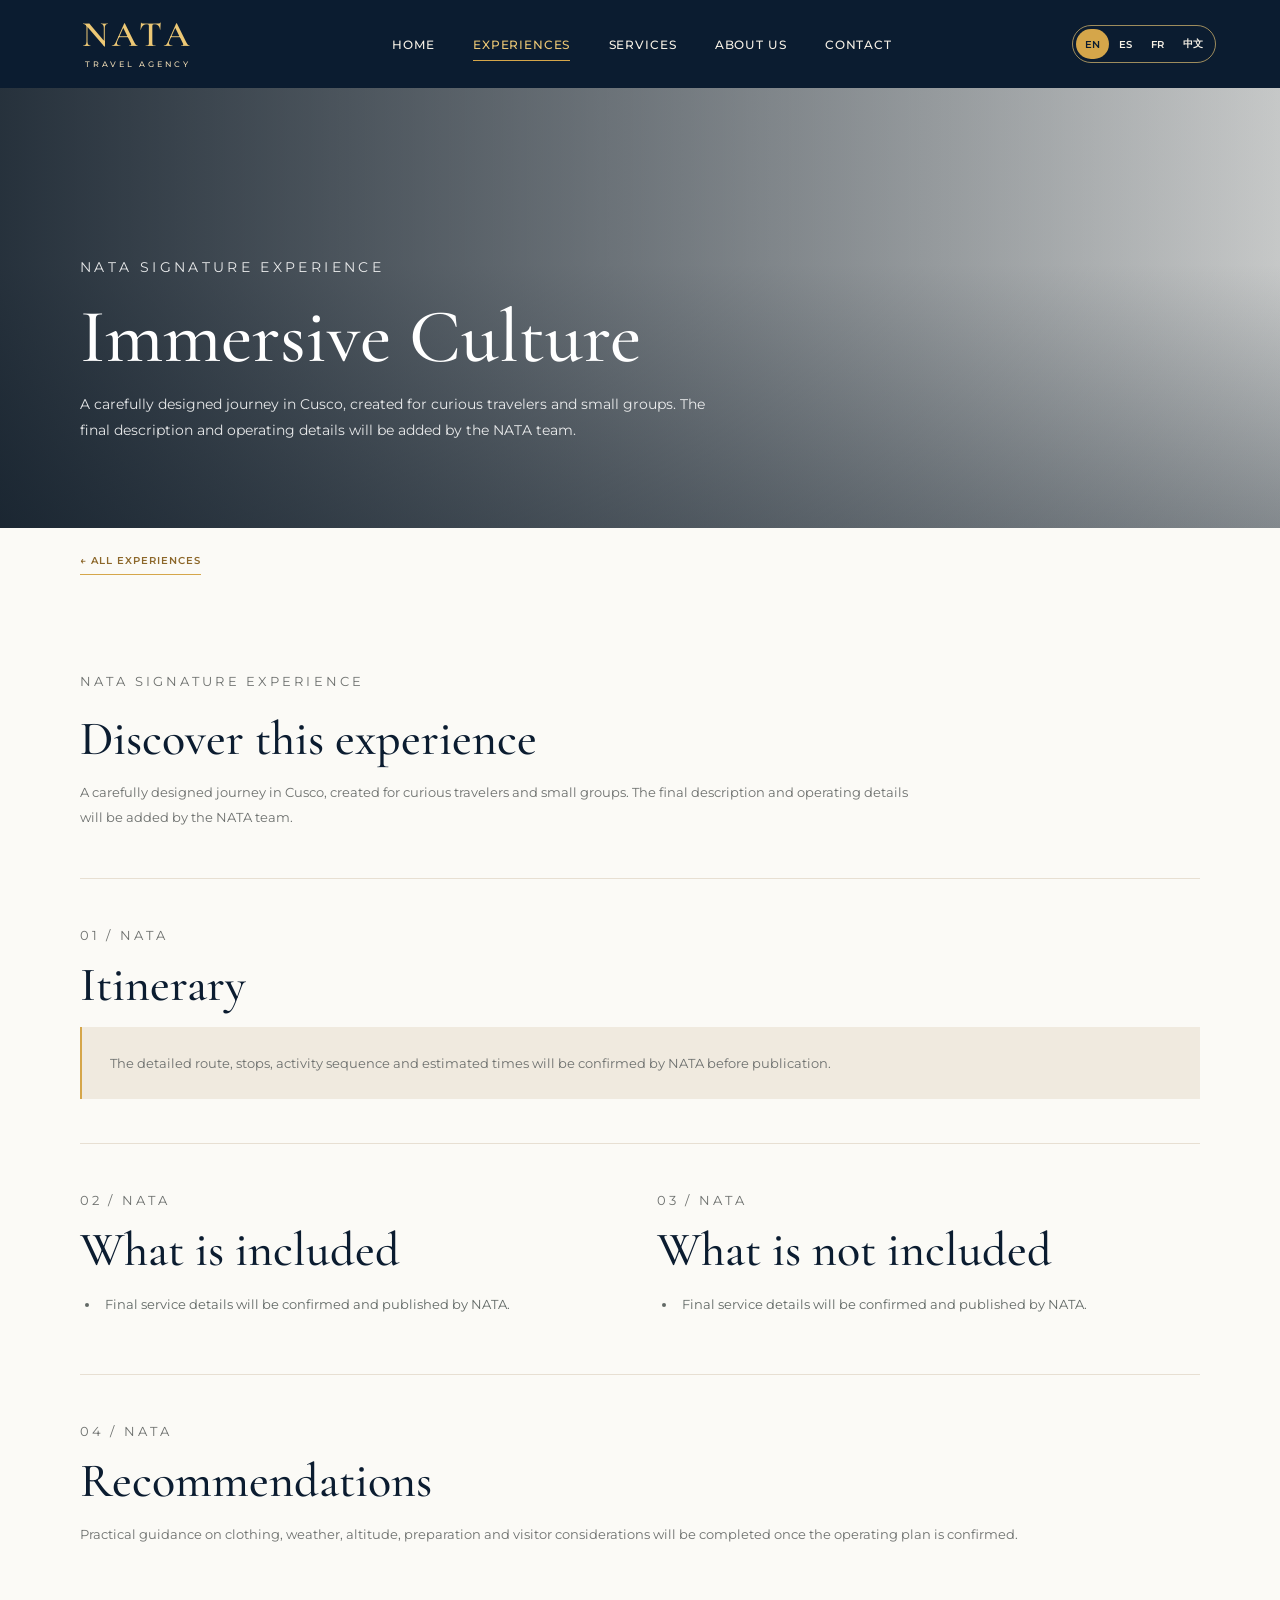
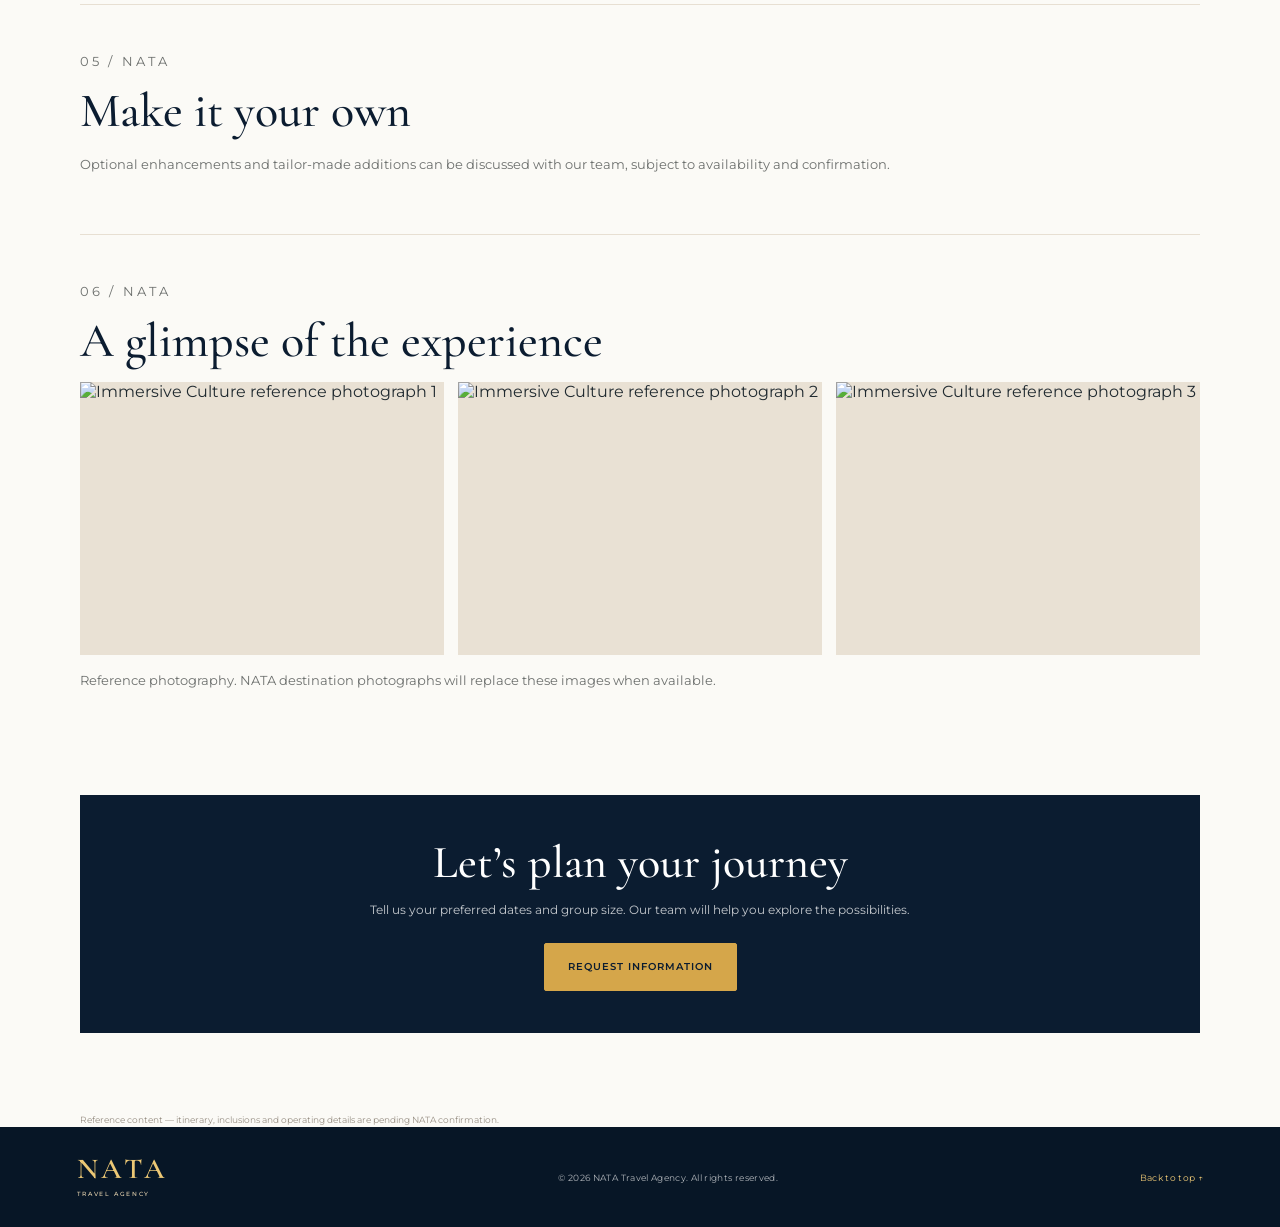
==== experiences/cultura-inmersiva.html @ 83242637 "Checkpoint 04 - Individual experience pages" ====
<!DOCTYPE html><html lang="en"><head><meta charset="UTF-8"><meta name="viewport" content="width=device-width, initial-scale=1.0"><meta name="description" content="NATA Travel Agency — Immersive Culture, Cusco Peru."><meta name="theme-color" content="#0b1c30"><title>Immersive Culture | NATA Travel Agency</title><link rel="preconnect" href="https://fonts.googleapis.com"><link rel="preconnect" href="https://fonts.gstatic.com" crossorigin><link href="https://fonts.googleapis.com/css2?family=Cormorant+Garamond:wght@400;500;600;700&family=Montserrat:wght@400;500;600;700&display=swap" rel="stylesheet"><link rel="stylesheet" href="../css/styles.css"></head><body class="experience-page"><header class="site-header"><a class="brand" href="../index.html#home" aria-label="NATA Travel Agency home"><span class="wordmark"><strong>NATA</strong><small>TRAVEL AGENCY</small></span></a><nav class="main-nav" aria-label="Main navigation"><a class="nav-link" href="../index.html#home" data-i18n="navhome">Home</a><a class="nav-link active" href="../index.html#tours" data-i18n="navtours">Experiences</a><a class="nav-link" href="../index.html#services">Services</a><a class="nav-link" href="../index.html#about">About Us</a><a class="nav-link" href="../index.html#contact">Contact</a></nav><div class="language-switch" aria-label="Choose language"><button class="lang-btn active" data-lang="en">EN</button><button class="lang-btn" data-lang="es">ES</button><button class="lang-btn" data-lang="fr">FR</button><button class="lang-btn lang-zh" data-lang="zh">中文</button></div></header><main><section class="experience-hero" style="background-image:linear-gradient(90deg,rgba(5,18,31,.25),rgba(5,18,31,.08)),url('../assets/images/experiences/cultura-inmersiva/cover.jpg'),url('https://images.unsplash.com/photo-1531065208531-29e7fecc9bb7?auto=format&fit=crop&w=1200&q=85')"><div><p class="eyebrow" data-i18n="eyebrow">NATA SIGNATURE EXPERIENCE</p><h1 data-title>Immersive Culture</h1><p data-i18n="introcopy">A carefully designed journey in Cusco, created for curious travelers and small groups. The final description and operating details will be added by the NATA team.</p></div></section><div class="experience-content"><a class="back-experiences" href="../index.html#tours" data-i18n="back">← All experiences</a><section class="experience-intro"><p class="eyebrow eyebrow-dark" data-i18n="eyebrow">NATA SIGNATURE EXPERIENCE</p><h2 data-i18n="intro">Discover this experience</h2><p data-i18n="introcopy">A carefully designed journey in Cusco, created for curious travelers and small groups. The final description and operating details will be added by the NATA team.</p></section><section class="experience-section"><p class="eyebrow eyebrow-dark">01 / NATA</p><h2 data-i18n="itinerary">Itinerary</h2><div class="itinerary-placeholder" data-i18n="itincopy">The detailed route, stops, activity sequence and estimated times will be confirmed by NATA before publication.</div></section><section class="experience-section experience-columns"><div><p class="eyebrow eyebrow-dark">02 / NATA</p><h2 data-i18n="includes">What is included</h2><ul class="experience-list"><li data-i18n="listpending">Final service details will be confirmed and published by NATA.</li></ul></div><div><p class="eyebrow eyebrow-dark">03 / NATA</p><h2 data-i18n="excludes">What is not included</h2><ul class="experience-list"><li data-i18n="listpending">Final service details will be confirmed and published by NATA.</li></ul></div></section><section class="experience-section"><p class="eyebrow eyebrow-dark">04 / NATA</p><h2 data-i18n="recommend">Recommendations</h2><p data-i18n="recocopy">Practical guidance on clothing, weather, altitude, preparation and visitor considerations will be completed once the operating plan is confirmed.</p></section><section class="experience-section"><p class="eyebrow eyebrow-dark">05 / NATA</p><h2 data-i18n="personal">Make it your own</h2><p data-i18n="personalcopy">Optional enhancements and tailor-made additions can be discussed with our team, subject to availability and confirmation.</p></section><section class="experience-section"><p class="eyebrow eyebrow-dark">06 / NATA</p><h2 data-i18n="gallery">A glimpse of the experience</h2><div class="experience-gallery"><img src="../assets/images/experiences/cultura-inmersiva/gallery-1.jpg" onerror="this.onerror=null;this.src='https://images.unsplash.com/photo-1531065208531-29e7fecc9bb7?auto=format&fit=crop&w=1200&q=85';" alt="Immersive Culture reference photograph 1"><img src="../assets/images/experiences/cultura-inmersiva/gallery-2.jpg" onerror="this.onerror=null;this.src='https://images.unsplash.com/photo-1516026672322-bc52d61a55d5?auto=format&fit=crop&w=1200&q=85';" alt="Immersive Culture reference photograph 2"><img src="../assets/images/experiences/cultura-inmersiva/gallery-3.jpg" onerror="this.onerror=null;this.src='https://images.unsplash.com/photo-1526392060635-9d6019884377?auto=format&fit=crop&w=1200&q=85';" alt="Immersive Culture reference photograph 3"></div><p data-i18n="gallerycopy">Reference photography. NATA destination photographs will replace these images when available.</p></section><section class="experience-cta"><h2 data-i18n="cta">Let’s plan your journey</h2><p data-i18n="ctacopy">Tell us your preferred dates and group size. Our team will help you explore the possibilities.</p><a class="button button-gold" href="../index.html#contact" data-i18n="contact">Request information</a></section><p class="modal-note" data-i18n="note">Reference content — itinerary, inclusions and operating details are pending NATA confirmation.</p></div></main><footer class="site-footer"><span class="wordmark footer-wordmark"><strong>NATA</strong><small>TRAVEL AGENCY</small></span><p>© <span id="year"></span> NATA Travel Agency. All rights reserved.</p><a href="../index.html#home">Back to top ↑</a></footer><script src="../js/experience.js"></script></body></html>
---- css/styles.css ----
:root {
  --navy: #0b1c30;
  --navy-soft: #142b43;
  --gold: #d5a64a;
  --gold-light: #edc875;
  --ivory: #f5f0e6;
  --paper: #fbfaf6;
  --ink: #202a30;
  --muted: #777a78;
  --serif: "Cormorant Garamond", Georgia, serif;
  --sans: "Montserrat", Arial, sans-serif;
}
* { box-sizing: border-box; }
html { scroll-behavior: smooth; }
body { margin: 0; color: var(--ink); background: var(--paper); font-family: var(--sans); }
a { color: inherit; text-decoration: none; }
.site-header {
  min-height: 94px; padding: 12px clamp(22px, 5vw, 76px); background: var(--navy);
  display: flex; align-items: center; justify-content: space-between; gap: 30px; position: relative; z-index: 10;
}
.brand { display: flex; align-items: center; width: 145px; flex: 0 0 145px; }
.brand img { display: block; width: 100%; height: 68px; object-fit: contain; }
.main-nav { display: flex; align-items: center; gap: clamp(18px, 3vw, 42px); }
.nav-link { color: #f7f1e6; font: 500 12px var(--sans); letter-spacing: .07em; text-transform: uppercase; padding: 12px 0; position: relative; }
.nav-link::after { content: ""; height: 1px; width: 0; background: var(--gold); position: absolute; bottom: 3px; left: 0; transition: width .25s ease; }
.nav-link:hover::after, .nav-link.active::after { width: 100%; }
.nav-link.active { color: var(--gold-light); }
.language-switch { display: flex; border: 1px solid rgba(237,200,117,.65); border-radius: 30px; padding: 3px; gap: 1px; }
.lang-btn { border: 0; background: transparent; color: #f7f1e6; border-radius: 22px; padding: 8px 9px; cursor: pointer; font: 600 10px var(--sans); }
.lang-btn.active { background: var(--gold); color: var(--navy); }
.lang-zh { font-family: Arial, sans-serif; }
.menu-toggle { display: none; }
.hero {
  min-height: min(690px, 76vw); min-height: clamp(530px, 68vh, 720px); position: relative; display: flex; align-items: center;
  color: #fff; overflow: hidden; background:
    linear-gradient(90deg, rgba(6,20,34,.91) 0%, rgba(6,20,34,.68) 42%, rgba(6,20,34,.12) 100%),
    url("https://images.unsplash.com/photo-1526392060635-9d6019884377?auto=format&fit=crop&w=2200&q=85") center 48%/cover,
    linear-gradient(125deg, #102b42, #5e6d68 55%, #b58b52);
}
.hero::after { content: ""; position: absolute; inset: 14px; border: 1px solid rgba(237,200,117,.22); pointer-events: none; }
.hero-overlay { position: absolute; inset: 0; background: linear-gradient(0deg, rgba(4,16,28,.22), transparent 35%); }
.hero-content { position: relative; z-index: 1; width: min(760px, 82%); margin-left: clamp(28px, 10vw, 150px); padding: 80px 0; }
.eyebrow { margin: 0 0 20px; color: var(--gold-light); font: 600 10px var(--sans); letter-spacing: .24em; line-height: 1.7; }
.hero h1 { margin: 0; font: 500 clamp(48px, 6.5vw, 88px)/.94 var(--serif); letter-spacing: -.025em; max-width: 800px; }
h1 em, h2 em { color: var(--gold); font-weight: 400; }
.hero-copy { max-width: 490px; margin: 26px 0 30px; color: rgba(255,255,255,.84); font: 400 15px/1.9 var(--sans); }
.hero-actions { display: flex; flex-wrap: wrap; gap: 13px; }
.button { display: inline-flex; align-items: center; justify-content: center; gap: 16px; min-height: 48px; padding: 0 23px; border-radius: 2px; font: 600 10px var(--sans); letter-spacing: .1em; text-transform: uppercase; transition: transform .2s, background .2s; }
.button:hover { transform: translateY(-2px); }
.button-gold { background: var(--gold); color: var(--navy); border: 1px solid var(--gold); }
.button-gold:hover { background: var(--gold-light); }
.button-outline { color: white; border: 1px solid rgba(255,255,255,.7); }
.hero-caption { position: absolute; z-index: 2; right: clamp(28px, 6vw, 88px); bottom: 42px; display: flex; align-items: center; gap: 12px; color: rgba(255,255,255,.78); font-size: 9px; letter-spacing: .2em; }
.hero-caption span:first-child { display: block; width: 34px; height: 1px; background: var(--gold); }
.scroll-cue { position: absolute; z-index: 2; left: 50%; bottom: 18px; color: var(--gold-light); font-size: 22px; }
.section-wrap { width: min(1180px, calc(100% - 48px)); margin: auto; }
.intro { padding: 95px 20px 80px; text-align: center; max-width: 900px; }
.eyebrow-dark { color: #a77b2f; }
.intro h2, .section-heading h2, .about h2, .contact-band h2 { margin: 0; font: 500 clamp(38px, 4.5vw, 58px)/1.05 var(--serif); color: var(--navy); }
.intro-copy { max-width: 650px; margin: 22px auto 0; color: #6d706e; font: 400 13px/2 var(--sans); }
.experiences { padding: 20px 0 88px; }
.section-heading { display: flex; align-items: end; justify-content: space-between; gap: 24px; margin-bottom: 30px; }
.section-heading .eyebrow { margin-bottom: 10px; }
.text-link { color: #8c672a; font: 600 10px var(--sans); letter-spacing: .1em; text-transform: uppercase; border-bottom: 1px solid var(--gold); padding-bottom: 7px; white-space: nowrap; }
.tour-grid { display: grid; grid-template-columns: repeat(4, 1fr); gap: 15px; }
.tour-card { min-height: 330px; position: relative; overflow: hidden; display: flex; align-items: end; padding: 24px; color: white; background-color: #334b50; background-size: cover; background-position: center; isolation: isolate; transition: transform .3s ease; }
.tour-card:hover { transform: translateY(-5px); }
.tour-sacred { background-image: linear-gradient(0deg, rgba(7,19,26,.88), transparent 75%), linear-gradient(135deg,#667a6a,#b6a27c 48%,#334a45); }
.tour-south { background-image: linear-gradient(0deg, rgba(7,19,26,.88), transparent 75%), linear-gradient(135deg,#4b625b,#9b8a70 50%,#273b3c); }
.tour-rainbow { background-image: linear-gradient(0deg, rgba(7,19,26,.88), transparent 75%), linear-gradient(135deg,#8d765e,#bb875f 45%,#526a69); }
.tour-culture { background-image: linear-gradient(0deg, rgba(7,19,26,.88), transparent 75%), linear-gradient(135deg,#6d4e3b,#b18a5b 50%,#30433c); }
.tour-number { position: absolute; top: 20px; right: 20px; color: rgba(255,255,255,.8); font: 400 12px var(--sans); letter-spacing: .15em; }
.tour-card-content p { margin: 0 0 8px; color: var(--gold-light); font: 600 8px var(--sans); letter-spacing: .17em; }
.tour-card h3 { margin: 0 0 13px; font: 500 31px/1 var(--serif); }
.tour-card-content span { font: 500 9px var(--sans); letter-spacing: .08em; text-transform: uppercase; }
.placeholder-note { margin: 13px 0 0; color: #99958c; font-size: 9px; letter-spacing: .04em; text-align: right; }
.service-strip { display: grid; grid-template-columns: repeat(4, 1fr); padding: 36px max(24px, calc((100% - 1180px)/2)); background: #eee8dc; gap: 20px; }
.service-item { display: flex; align-items: center; gap: 15px; border-right: 1px solid #d5c9b5; padding: 5px 18px 5px 0; }
.service-item:last-child { border: 0; }
.service-symbol { color: #b18437; font: 36px var(--serif); }
.service-item h3 { margin: 0 0 5px; color: var(--navy); font: 600 11px var(--sans); }
.service-item p { margin: 0; color: #77746d; font: 400 10px/1.5 var(--sans); }
.about { display: grid; grid-template-columns: .8fr 1.2fr; align-items: center; gap: 8%; padding-top: 110px; padding-bottom: 110px; }
.about-mark { min-height: 300px; display: grid; place-items: center; border: 1px solid #d8c8a9; color: rgba(177,132,55,.8); font: 300 210px/.8 var(--serif); background: radial-gradient(circle at center, #f1eadc, #fbfaf6 68%); }
.about-content { max-width: 600px; }
.about-content h2 { margin-bottom: 20px; }
.about-content p:not(.eyebrow) { color: #6d706e; font: 400 13px/2 var(--sans); margin-bottom: 25px; }
.contact-band { text-align: center; background: var(--navy); color: white; padding: 82px 24px; }
.contact-band h2 { color: white; margin-bottom: 28px; }
.contact-placeholder { margin: 20px 0 0; color: rgba(255,255,255,.5); font-size: 9px; }
.site-footer { min-height: 100px; display: flex; align-items: center; justify-content: space-between; gap: 20px; padding: 18px clamp(24px, 6vw, 90px); background: #071626; color: rgba(255,255,255,.68); }
.site-footer img { width: 105px; height: 54px; object-fit: contain; }
.site-footer p, .site-footer a { font-size: 9px; letter-spacing: .04em; }
.site-footer a { color: var(--gold-light); }
@media (max-width: 980px) {
  .site-header { gap: 18px; }
  .brand { width: 118px; flex-basis: 118px; }
  .main-nav { gap: 16px; }
  .nav-link { font-size: 10px; }
  .tour-grid { grid-template-columns: repeat(2, 1fr); }
  .tour-card { min-height: 300px; }
  .service-strip { grid-template-columns: repeat(2, 1fr); }
  .service-item:nth-child(2) { border-right: 0; }
}
@media (max-width: 700px) {
  .site-header { min-height: 78px; padding: 9px 20px; }
  .brand { width: 105px; flex-basis: 105px; }
  .brand img { height: 58px; }
  .menu-toggle { display: flex; flex-direction: column; gap: 5px; border: 0; background: transparent; padding: 10px; margin-left: auto; cursor: pointer; }
  .menu-toggle span { width: 23px; height: 1px; background: var(--gold-light); }
  .main-nav { display: none; position: absolute; top: 100%; left: 0; right: 0; padding: 18px 24px 24px; background: var(--navy); flex-direction: column; align-items: stretch; gap: 5px; }
  .main-nav.open { display: flex; }
  .nav-link { font-size: 11px; padding: 12px 0; }
  .language-switch { margin-left: 0; }
  .lang-btn { padding: 7px 7px; font-size: 9px; }
  .hero { min-height: 620px; background-position: 58% center; }
  .hero-content { width: calc(100% - 48px); margin-left: 24px; padding: 70px 0; }
  .hero h1 { font-size: clamp(48px, 13vw, 68px); }
  .hero-copy { font-size: 13px; max-width: 360px; }
  .hero-caption { right: 24px; bottom: 45px; font-size: 8px; }
  .intro { padding: 72px 8px 58px; }
  .section-heading { display: block; }
  .section-heading .text-link { display: inline-block; margin-top: 18px; }
  .tour-grid { grid-template-columns: 1fr; gap: 12px; }
  .tour-card { min-height: 280px; }
  .service-strip { grid-template-columns: 1fr; padding: 28px 25px; gap: 12px; }
  .service-item { border-right: 0; border-bottom: 1px solid #d5c9b5; padding: 10px 0 16px; }
  .service-item:last-child { border-bottom: 0; }
  .about { grid-template-columns: 1fr; gap: 35px; padding-top: 70px; padding-bottom: 70px; }
  .about-mark { min-height: 190px; font-size: 140px; }
  .contact-band { padding: 68px 22px; }
  .site-footer { flex-wrap: wrap; justify-content: center; text-align: center; padding: 25px; }
  .site-footer img { width: 90px; }
  .site-footer p { width: 100%; order: 3; margin: 0; }
}


/* CHECKPOINT 02 — refined visual identity and interactive information cards */
:root { --gold-deep:#b88736; --line:#e6dfd2; --paper:#fbfaf6; }
.site-header { min-height:88px; }
.wordmark { display:flex; flex-direction:column; align-items:center; justify-content:center; width:148px; color:var(--gold-light); line-height:1; }
.wordmark strong { font:600 36px/.88 var(--serif); letter-spacing:.12em; }
.wordmark small { margin-top:8px; font:500 8px var(--sans); letter-spacing:.34em; color:#ead7b2; white-space:nowrap; }
.site-header .brand { width:148px; flex-basis:148px; }
.section-heading { align-items:end; }
.section-aside { max-width:310px; margin:0 0 4px; color:#77746d; font:400 12px/1.8 var(--sans); }
.detail-section { padding-top:84px; padding-bottom:88px; }
.detail-grid { display:grid; grid-template-columns:repeat(3,minmax(0,1fr)); gap:18px; }
.detail-card { padding:0; text-align:left; border:1px solid var(--line); background:#fff; color:var(--ink); cursor:pointer; display:flex; flex-direction:column; min-width:0; overflow:hidden; transition:transform .28s ease,box-shadow .28s ease,border-color .28s ease; }
.detail-card:hover,.detail-card:focus-visible { transform:translateY(-5px); box-shadow:0 16px 36px rgba(20,31,40,.10); border-color:#c8aa73; outline:none; }
.detail-image { display:block; width:100%; aspect-ratio:1.55/1; background-color:#d5d0c4; background-size:cover; background-position:center; transition:transform .5s ease; }
.detail-card:hover .detail-image { background-size:cover; }
.service-image-groups { background-image:linear-gradient(0deg,rgba(8,23,36,.12),rgba(8,23,36,.02)),url('https://images.unsplash.com/photo-1526392060635-9d6019884377?auto=format&fit=crop&w=900&q=80'); }
.service-image-tailor { background-image:linear-gradient(0deg,rgba(8,23,36,.12),rgba(8,23,36,.02)),url('https://images.unsplash.com/photo-1516483638261-f4dbaf036963?auto=format&fit=crop&w=900&q=80'); }
.service-image-mice { background-image:linear-gradient(0deg,rgba(8,23,36,.12),rgba(8,23,36,.02)),url('https://images.unsplash.com/photo-1511578314322-379afb476865?auto=format&fit=crop&w=900&q=80'); }
.about-image-story { background-image:url('https://images.unsplash.com/photo-1531065208531-29e7fecc9bb7?auto=format&fit=crop&w=900&q=80'); }
.about-image-team { background-image:url('https://images.unsplash.com/photo-1521737711867-e3b97375f902?auto=format&fit=crop&w=900&q=80'); }
.about-image-sustainability { background-image:url('https://images.unsplash.com/photo-1516026672322-bc52d61a55d5?auto=format&fit=crop&w=900&q=80'); }
.detail-card-body { display:flex; flex-direction:column; align-items:flex-start; padding:22px 22px 24px; gap:8px; min-height:166px; }
.detail-card-body small { color:#a77b2f; font:600 8px var(--sans); letter-spacing:.18em; }
.detail-card-body strong { color:var(--navy); font:500 29px/1.05 var(--serif); }
.detail-card-body span { color:#77746d; font:400 10px/1.6 var(--sans); }
.detail-card-body em { margin-top:8px; color:#8c672a; font:600 9px var(--sans); font-style:normal; letter-spacing:.09em; text-transform:uppercase; }
.about-section { background:#f1ece2; padding:88px 0 96px; }
.about-section .section-heading { margin-bottom:30px; }
.about-section .detail-card { background:#fbfaf6; }
.detail-modal { display:none; position:fixed; inset:0; z-index:100; align-items:center; justify-content:center; padding:24px; }
.detail-modal.open { display:flex; }
.detail-modal-backdrop { position:absolute; inset:0; background:rgba(4,15,26,.78); backdrop-filter:blur(4px); }
.detail-modal-panel { position:relative; z-index:1; width:min(760px,100%); max-height:90vh; overflow:auto; padding:clamp(26px,5vw,48px); background:var(--paper); box-shadow:0 25px 80px rgba(0,0,0,.28); }
.modal-close { position:absolute; top:14px; right:18px; border:0; background:transparent; color:var(--navy); font:300 32px/1 Arial; cursor:pointer; }
.detail-modal-panel h2 { margin:0 35px 14px 0; color:var(--navy); font:500 clamp(34px,5vw,48px)/1 var(--serif); }
.detail-modal-panel>p:not(.eyebrow):not(.modal-note) { color:#696d6c; font:400 13px/1.9 var(--sans); }
.modal-gallery { display:grid; grid-template-columns:1fr 1fr; gap:12px; margin-top:24px; }
.modal-gallery img { width:100%; aspect-ratio:1.5/1; object-fit:cover; background:#e6dfd2; }
/* Respect the HTML hidden state even when component classes define display:grid. */
.detail-modal-panel [hidden] { display:none !important; }
.modal-note { margin:12px 0 0; color:#999186; font:400 9px/1.6 var(--sans); }
body.modal-open { overflow:hidden; }
.footer-wordmark { width:120px; align-items:flex-start; }
.footer-wordmark strong { font-size:29px; }
.footer-wordmark small { font-size:6px; letter-spacing:.27em; }
@media(max-width:980px) { .detail-grid { gap:12px; } .detail-card-body { padding:18px; } }
@media(max-width:700px) {
  .site-header .brand { width:112px; flex-basis:112px; }
  .wordmark { width:112px; }
  .wordmark strong { font-size:31px; }
  .wordmark small { font-size:7px; letter-spacing:.25em; }
  .detail-section { padding-top:64px; padding-bottom:66px; }
  .detail-grid { grid-template-columns:1fr; gap:14px; }
  .detail-card { display:grid; grid-template-columns:40% 60%; min-height:150px; }
  .detail-image { height:100%; min-height:150px; aspect-ratio:auto; }
  .detail-card-body { min-height:0; justify-content:center; padding:15px; gap:6px; }
  .detail-card-body strong { font-size:25px; }
  .detail-card-body em { margin-top:3px; }
  .section-aside { margin-top:15px; }
  .about-section { padding:66px 0 70px; }
  .modal-gallery { gap:8px; }
  .detail-modal { padding:12px; }
  .detail-modal-panel { padding:28px 20px 22px; }
  .footer-wordmark { align-items:center; }
}


/* CHECKPOINT 03 — Home content hierarchy and user-replaceable photography */
.hero {
  background-image:
    linear-gradient(90deg, rgba(6,20,34,.91) 0%, rgba(6,20,34,.68) 42%, rgba(6,20,34,.12) 100%),
    url("../assets/images/home/hero-cusco.jpg"),
    url("https://images.unsplash.com/photo-1526392060635-9d6019884377?auto=format&fit=crop&w=2200&q=85");
  background-position: center, center 48%, center 48%;
  background-size: cover, cover, cover;
  background-repeat: no-repeat;
}
.tour-sacred {
  background-image: linear-gradient(0deg, rgba(7,19,26,.88), transparent 75%),
    url("../assets/images/experiences/valle-sagrado/cover.jpg"),
    linear-gradient(135deg,#667a6a,#b6a27c 48%,#334a45);
}
.tour-south {
  background-image: linear-gradient(0deg, rgba(7,19,26,.88), transparent 75%),
    url("../assets/images/experiences/valle-sur/cover.jpg"),
    linear-gradient(135deg,#4b625b,#9b8a70 50%,#273b3c);
}
.tour-rainbow {
  background-image: linear-gradient(0deg, rgba(7,19,26,.88), transparent 75%),
    url("../assets/images/experiences/montana-colores/cover.jpg"),
    linear-gradient(135deg,#8d765e,#bb875f 45%,#526a69);
}
.tour-culture {
  background-image: linear-gradient(0deg, rgba(7,19,26,.88), transparent 75%),
    url("../assets/images/experiences/cultura-inmersiva/cover.jpg"),
    linear-gradient(135deg,#6d4e3b,#b18a5b 50%,#30433c);
}
.service-image-groups {
  background-image: linear-gradient(0deg,rgba(8,23,36,.12),rgba(8,23,36,.02)),
    url("../assets/images/services/groups/cover.jpg"),
    url("https://images.unsplash.com/photo-1526392060635-9d6019884377?auto=format&fit=crop&w=900&q=80");
}
.service-image-tailor {
  background-image: linear-gradient(0deg,rgba(8,23,36,.12),rgba(8,23,36,.02)),
    url("../assets/images/services/tailor-made/cover.jpg"),
    url("https://images.unsplash.com/photo-1516483638261-f4dbaf036963?auto=format&fit=crop&w=900&q=80");
}
.service-image-mice {
  background-image: linear-gradient(0deg,rgba(8,23,36,.12),rgba(8,23,36,.02)),
    url("../assets/images/services/mice/cover.jpg"),
    url("https://images.unsplash.com/photo-1511578314322-379afb476865?auto=format&fit=crop&w=900&q=80");
}
.about-image-story {
  background-image: url("../assets/images/about/history/cover.jpg"),
    url("https://images.unsplash.com/photo-1531065208531-29e7fecc9bb7?auto=format&fit=crop&w=900&q=80");
}
.about-image-team {
  background-image: url("../assets/images/about/team/cover.jpg"),
    url("https://images.unsplash.com/photo-1521737711867-e3b97375f902?auto=format&fit=crop&w=900&q=80");
}
.about-image-sustainability {
  background-image: url("../assets/images/about/sustainability/cover.jpg"),
    url("https://images.unsplash.com/photo-1516026672322-bc52d61a55d5?auto=format&fit=crop&w=900&q=80");
}
.value-strip {
  display:grid;
  grid-template-columns:repeat(4,minmax(0,1fr));
  gap:22px;
  padding:30px max(24px,calc((100% - 1180px)/2));
  background:#eee8dc;
  border-top:1px solid #e4dccd;
  border-bottom:1px solid #e4dccd;
}
.value-item { display:flex; align-items:flex-start; gap:13px; min-width:0; }
.value-symbol { color:#b18437; font:500 24px/1 var(--serif); }
.value-item strong { display:block; color:var(--navy); font:600 10px/1.5 var(--sans); letter-spacing:.03em; }
.value-item p { margin:5px 0 0; color:#77746d; font:400 9px/1.7 var(--sans); }
.experiences { padding-top:76px; }
.experiences .section-heading { margin-bottom:28px; }
.tour-card { min-height:350px; }
.tour-card::after { content:""; position:absolute; inset:0; border:1px solid rgba(237,200,117,.18); pointer-events:none; }
.tour-card-content { position:relative; z-index:1; }
.tour-card:hover { box-shadow:0 16px 34px rgba(9,24,39,.15); }
.intro { padding-bottom:68px; }
.intro-copy { font-size:14px; }
@media(max-width:980px) {
  .value-strip { grid-template-columns:repeat(2,minmax(0,1fr)); row-gap:22px; }
  .tour-card { min-height:310px; }
}
@media(max-width:700px) {
  .value-strip { grid-template-columns:1fr 1fr; padding:26px 24px; gap:20px 14px; }
  .value-symbol { font-size:20px; }
  .value-item strong { font-size:9px; }
  .value-item p { font-size:8px; }
  .experiences { padding-top:55px; }
  .tour-card { min-height:285px; }
}


/* CHECKPOINT 03 revision — founding team profiles */
.team-profile-grid { display:grid; grid-template-columns:repeat(2,minmax(0,1fr)); gap:16px; margin-top:22px; }
.team-profile { overflow:hidden; background:#f2eee6; border:1px solid #e2d9ca; }
.team-profile-photo { aspect-ratio:4/5; display:flex; align-items:center; justify-content:center; color:#8f826e; background-position:center 35%; background-size:cover; background-color:#e7dfd1; font:500 10px var(--sans); letter-spacing:.12em; text-transform:uppercase; }
.team-profile-photo span { padding:8px 12px; background:rgba(250,248,243,.82); }
.team-profile-info { padding:14px 15px 16px; }
.team-profile-info strong { display:block; color:var(--navy); font:500 17px/1.25 var(--serif); }
.team-profile-info small { display:block; margin-top:7px; color:#8b795d; font:600 9px/1.5 var(--sans); letter-spacing:.09em; text-transform:uppercase; }
.team-profile-info p { margin:8px 0 0; color:#77746d; font:400 11px/1.65 var(--sans); }
.team-photo-roy { background-image:url("../assets/images/about/team/roy-alejandro-cuentas-quinones.jpg"); }
.team-photo-thayly { background-image:url("../assets/images/about/team/thayly-guevara-zapa.jpg"); }
.team-photo-nycol { background-image:url("../assets/images/about/team/nycol-medaly-sutta-garcia.jpg"); }
.team-photo-victor { background-image:url("../assets/images/about/team/victor-enrique-angelo-varillas-reyes.jpg"); }
@media(max-width:560px) { .team-profile-grid { grid-template-columns:1fr 1fr; gap:9px; } .team-profile-info { padding:10px; } .team-profile-info strong { font-size:14px; } .team-profile-info p { font-size:10px; } }


/* CHECKPOINT 04 — individual experience pages */
.experience-hero{min-height:440px;position:relative;display:flex;align-items:end;color:#fff;padding:70px max(28px,calc((100% - 1120px)/2));background-position:center;background-size:cover;isolation:isolate}
.experience-hero:before{content:"";position:absolute;inset:0;background:linear-gradient(90deg,rgba(5,18,31,.82),rgba(5,18,31,.15)),linear-gradient(0deg,rgba(5,18,31,.35),transparent 60%);z-index:-1}
.experience-hero h1{font:500 clamp(46px,6vw,76px)/.98 var(--serif);margin:0 0 16px;max-width:800px}
.experience-hero p{max-width:650px;color:rgba(255,255,255,.88);font:400 14px/1.9 var(--sans)}
.experience-content{width:min(1120px,calc(100% - 48px));margin:auto}
.experience-intro{padding:68px 0 36px;max-width:850px}
.experience-intro h2,.experience-section h2{font:500 clamp(34px,4vw,48px)/1.05 var(--serif);color:var(--navy);margin:0 0 16px}
.experience-intro p,.experience-section p{color:#6d706e;font:400 13px/1.9 var(--sans)}
.experience-section{padding:44px 0;border-top:1px solid #e7dfd2}
.experience-section .eyebrow{margin-bottom:12px}
.experience-columns{display:grid;grid-template-columns:1fr 1fr;gap:34px}
.experience-list{padding-left:20px;color:#626966;font:400 13px/2 var(--sans)}
.experience-list li{padding-left:5px;margin:4px 0}
.itinerary-placeholder{padding:24px 28px;background:#f0eadf;border-left:2px solid var(--gold);color:#6d706e;font:400 13px/1.9 var(--sans)}
.experience-gallery{display:grid;grid-template-columns:repeat(3,1fr);gap:14px}
.experience-gallery img{width:100%;aspect-ratio:4/3;object-fit:cover;background:#e9e1d4}
.experience-cta{margin:45px 0 80px;padding:42px;background:var(--navy);color:white;text-align:center}
.experience-cta h2{color:white;font:500 clamp(32px,4vw,46px)/1.1 var(--serif);margin:0 0 12px}
.experience-cta p{color:rgba(255,255,255,.76);font:400 12px/1.8 var(--sans);margin:0 auto 22px;max-width:600px}
.back-experiences{display:inline-block;margin:26px 0;color:#8c672a;font:600 10px var(--sans);letter-spacing:.1em;text-transform:uppercase;border-bottom:1px solid var(--gold);padding-bottom:7px}
.experience-page .site-header{position:relative}
@media(max-width:700px){.experience-hero{min-height:390px;padding:55px 26px}.experience-columns{grid-template-columns:1fr;gap:12px}.experience-gallery{grid-template-columns:1fr 1fr}.experience-gallery img:last-child{grid-column:1/-1}.experience-cta{padding:32px 22px}}
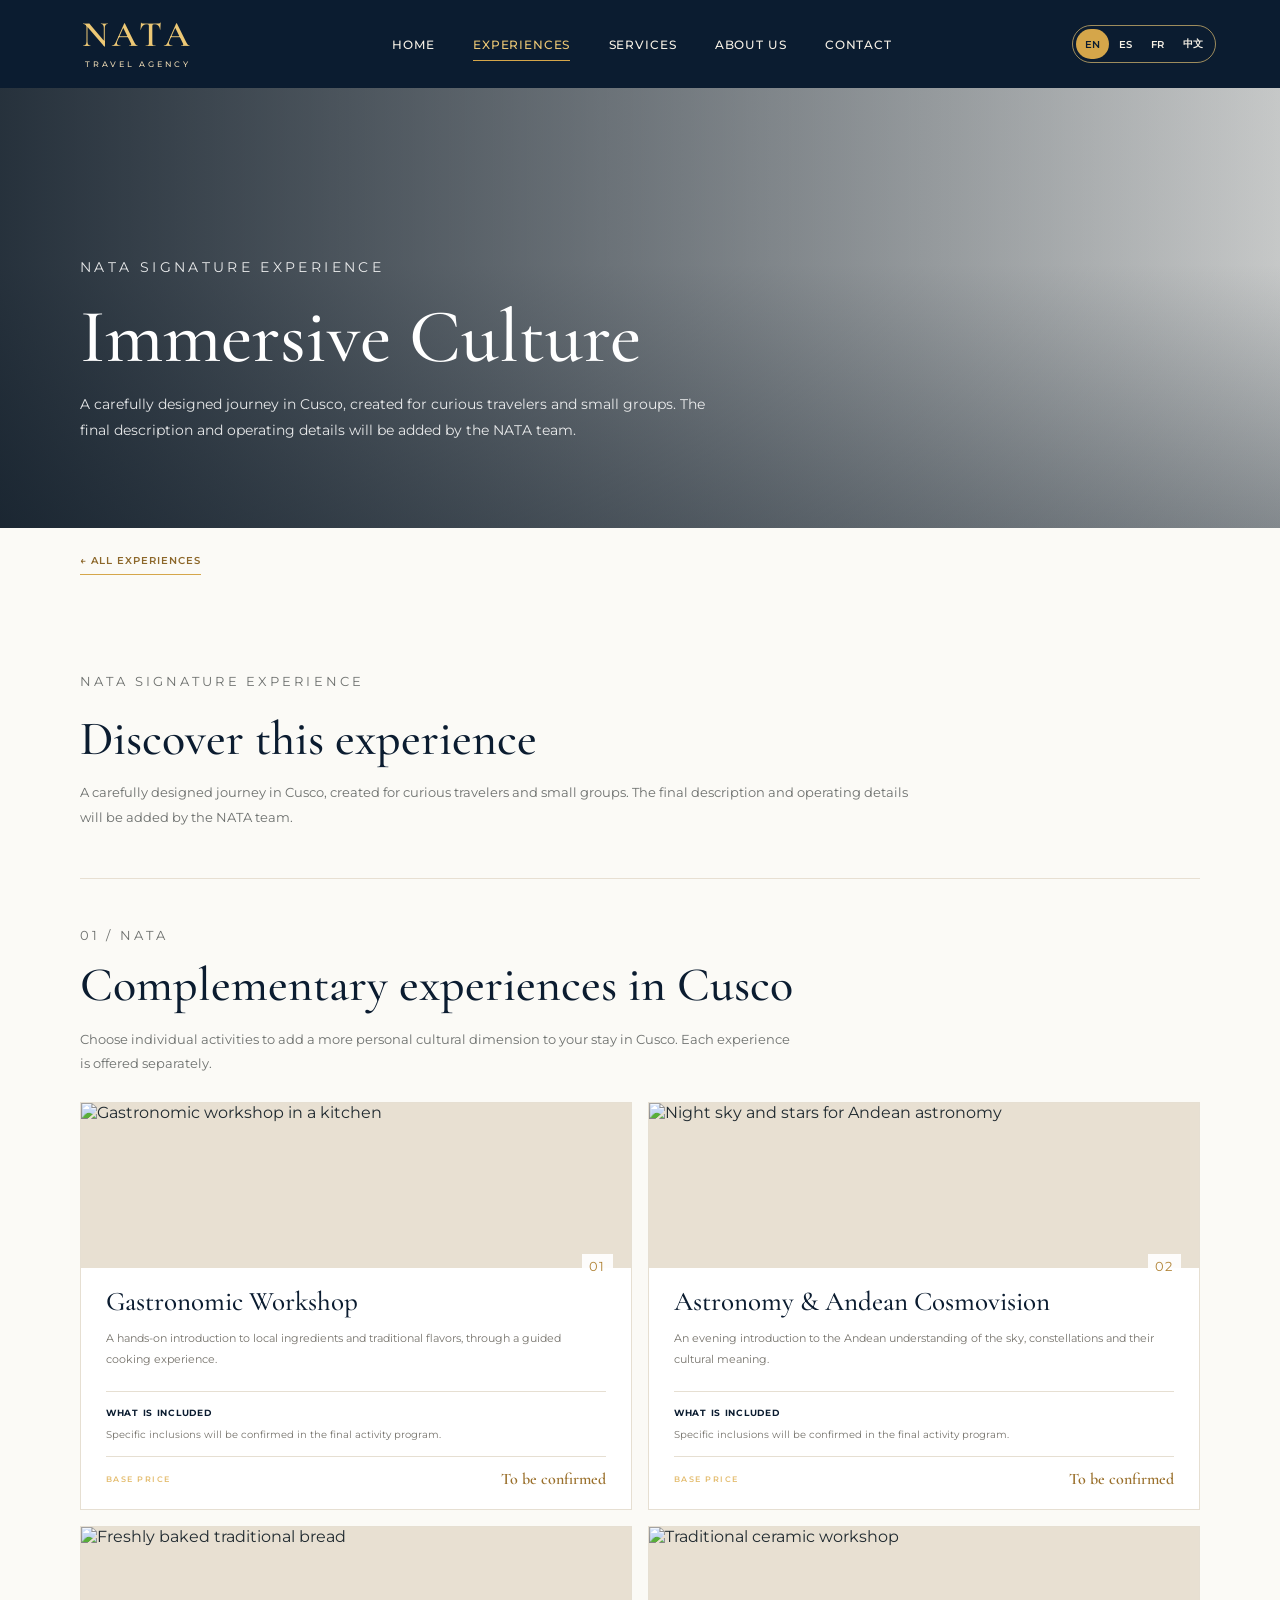
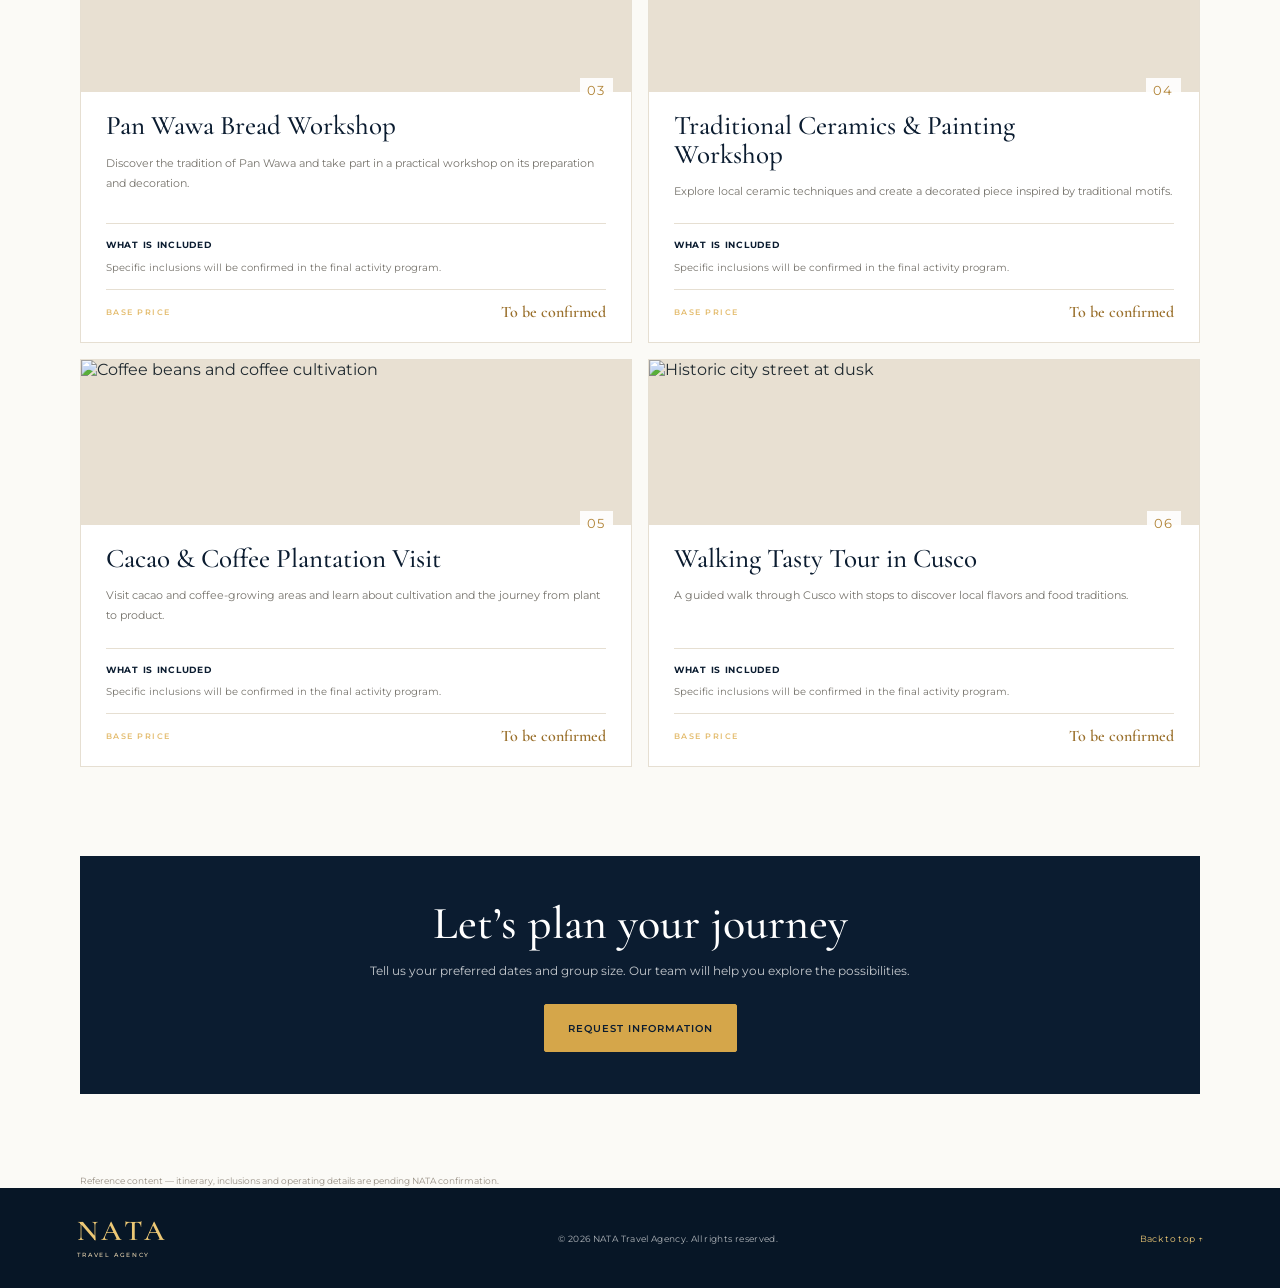
==== commit d77c5c9c: "Checkpoint 04 Update 02 - Individual images for cultural experiences" ====
--- a/experiences/cultura-inmersiva.html
+++ b/experiences/cultura-inmersiva.html
@@ -1 +1,8 @@
-<!DOCTYPE html><html lang="en"><head><meta charset="UTF-8"><meta name="viewport" content="width=device-width, initial-scale=1.0"><meta name="description" content="NATA Travel Agency — Immersive Culture, Cusco Peru."><meta name="theme-color" content="#0b1c30"><title>Immersive Culture | NATA Travel Agency</title><link rel="preconnect" href="https://fonts.googleapis.com"><link rel="preconnect" href="https://fonts.gstatic.com" crossorigin><link href="https://fonts.googleapis.com/css2?family=Cormorant+Garamond:wght@400;500;600;700&family=Montserrat:wght@400;500;600;700&display=swap" rel="stylesheet"><link rel="stylesheet" href="../css/styles.css"></head><body class="experience-page"><header class="site-header"><a class="brand" href="../index.html#home" aria-label="NATA Travel Agency home"><span class="wordmark"><strong>NATA</strong><small>TRAVEL AGENCY</small></span></a><nav class="main-nav" aria-label="Main navigation"><a class="nav-link" href="../index.html#home" data-i18n="navhome">Home</a><a class="nav-link active" href="../index.html#tours" data-i18n="navtours">Experiences</a><a class="nav-link" href="../index.html#services">Services</a><a class="nav-link" href="../index.html#about">About Us</a><a class="nav-link" href="../index.html#contact">Contact</a></nav><div class="language-switch" aria-label="Choose language"><button class="lang-btn active" data-lang="en">EN</button><button class="lang-btn" data-lang="es">ES</button><button class="lang-btn" data-lang="fr">FR</button><button class="lang-btn lang-zh" data-lang="zh">中文</button></div></header><main><section class="experience-hero" style="background-image:linear-gradient(90deg,rgba(5,18,31,.25),rgba(5,18,31,.08)),url('../assets/images/experiences/cultura-inmersiva/cover.jpg'),url('https://images.unsplash.com/photo-1531065208531-29e7fecc9bb7?auto=format&fit=crop&w=1200&q=85')"><div><p class="eyebrow" data-i18n="eyebrow">NATA SIGNATURE EXPERIENCE</p><h1 data-title>Immersive Culture</h1><p data-i18n="introcopy">A carefully designed journey in Cusco, created for curious travelers and small groups. The final description and operating details will be added by the NATA team.</p></div></section><div class="experience-content"><a class="back-experiences" href="../index.html#tours" data-i18n="back">← All experiences</a><section class="experience-intro"><p class="eyebrow eyebrow-dark" data-i18n="eyebrow">NATA SIGNATURE EXPERIENCE</p><h2 data-i18n="intro">Discover this experience</h2><p data-i18n="introcopy">A carefully designed journey in Cusco, created for curious travelers and small groups. The final description and operating details will be added by the NATA team.</p></section><section class="experience-section"><p class="eyebrow eyebrow-dark">01 / NATA</p><h2 data-i18n="itinerary">Itinerary</h2><div class="itinerary-placeholder" data-i18n="itincopy">The detailed route, stops, activity sequence and estimated times will be confirmed by NATA before publication.</div></section><section class="experience-section experience-columns"><div><p class="eyebrow eyebrow-dark">02 / NATA</p><h2 data-i18n="includes">What is included</h2><ul class="experience-list"><li data-i18n="listpending">Final service details will be confirmed and published by NATA.</li></ul></div><div><p class="eyebrow eyebrow-dark">03 / NATA</p><h2 data-i18n="excludes">What is not included</h2><ul class="experience-list"><li data-i18n="listpending">Final service details will be confirmed and published by NATA.</li></ul></div></section><section class="experience-section"><p class="eyebrow eyebrow-dark">04 / NATA</p><h2 data-i18n="recommend">Recommendations</h2><p data-i18n="recocopy">Practical guidance on clothing, weather, altitude, preparation and visitor considerations will be completed once the operating plan is confirmed.</p></section><section class="experience-section"><p class="eyebrow eyebrow-dark">05 / NATA</p><h2 data-i18n="personal">Make it your own</h2><p data-i18n="personalcopy">Optional enhancements and tailor-made additions can be discussed with our team, subject to availability and confirmation.</p></section><section class="experience-section"><p class="eyebrow eyebrow-dark">06 / NATA</p><h2 data-i18n="gallery">A glimpse of the experience</h2><div class="experience-gallery"><img src="../assets/images/experiences/cultura-inmersiva/gallery-1.jpg" onerror="this.onerror=null;this.src='https://images.unsplash.com/photo-1531065208531-29e7fecc9bb7?auto=format&fit=crop&w=1200&q=85';" alt="Immersive Culture reference photograph 1"><img src="../assets/images/experiences/cultura-inmersiva/gallery-2.jpg" onerror="this.onerror=null;this.src='https://images.unsplash.com/photo-1516026672322-bc52d61a55d5?auto=format&fit=crop&w=1200&q=85';" alt="Immersive Culture reference photograph 2"><img src="../assets/images/experiences/cultura-inmersiva/gallery-3.jpg" onerror="this.onerror=null;this.src='https://images.unsplash.com/photo-1526392060635-9d6019884377?auto=format&fit=crop&w=1200&q=85';" alt="Immersive Culture reference photograph 3"></div><p data-i18n="gallerycopy">Reference photography. NATA destination photographs will replace these images when available.</p></section><section class="experience-cta"><h2 data-i18n="cta">Let’s plan your journey</h2><p data-i18n="ctacopy">Tell us your preferred dates and group size. Our team will help you explore the possibilities.</p><a class="button button-gold" href="../index.html#contact" data-i18n="contact">Request information</a></section><p class="modal-note" data-i18n="note">Reference content — itinerary, inclusions and operating details are pending NATA confirmation.</p></div></main><footer class="site-footer"><span class="wordmark footer-wordmark"><strong>NATA</strong><small>TRAVEL AGENCY</small></span><p>© <span id="year"></span> NATA Travel Agency. All rights reserved.</p><a href="../index.html#home">Back to top ↑</a></footer><script src="../js/experience.js"></script></body></html>+<!DOCTYPE html><html lang="en"><head><meta charset="UTF-8"><meta name="viewport" content="width=device-width, initial-scale=1.0"><meta name="description" content="NATA Travel Agency — Immersive Culture, Cusco Peru."><meta name="theme-color" content="#0b1c30"><title>Immersive Culture | NATA Travel Agency</title><link rel="preconnect" href="https://fonts.googleapis.com"><link rel="preconnect" href="https://fonts.gstatic.com" crossorigin><link href="https://fonts.googleapis.com/css2?family=Cormorant+Garamond:wght@400;500;600;700&family=Montserrat:wght@400;500;600;700&display=swap" rel="stylesheet"><link rel="stylesheet" href="../css/styles.css"></head><body class="experience-page"><header class="site-header"><a class="brand" href="../index.html#home" aria-label="NATA Travel Agency home"><span class="wordmark"><strong>NATA</strong><small>TRAVEL AGENCY</small></span></a><nav class="main-nav" aria-label="Main navigation"><a class="nav-link" href="../index.html#home" data-i18n="navhome">Home</a><a class="nav-link active" href="../index.html#tours" data-i18n="navtours">Experiences</a><a class="nav-link" href="../index.html#services">Services</a><a class="nav-link" href="../index.html#about">About Us</a><a class="nav-link" href="../index.html#contact">Contact</a></nav><div class="language-switch" aria-label="Choose language"><button class="lang-btn active" data-lang="en">EN</button><button class="lang-btn" data-lang="es">ES</button><button class="lang-btn" data-lang="fr">FR</button><button class="lang-btn lang-zh" data-lang="zh">中文</button></div></header><main><section class="experience-hero" style="background-image:linear-gradient(90deg,rgba(5,18,31,.25),rgba(5,18,31,.08)),url('../assets/images/experiences/cultura-inmersiva/cover.jpg'),url('https://images.unsplash.com/photo-1531065208531-29e7fecc9bb7?auto=format&fit=crop&w=1200&q=85')"><div><p class="eyebrow" data-i18n="eyebrow">CUSCO COMPLEMENTARY EXPERIENCES</p><h1 data-title>Immersive Culture</h1><p data-i18n="introcopy">A collection of complementary cultural, gastronomic and local experiences in Cusco. Choose individual activities to enrich your stay.</p></div></section><div class="experience-content"><a class="back-experiences" href="../index.html#tours" data-i18n="back">← All experiences</a><section class="experience-intro"><p class="eyebrow eyebrow-dark" data-i18n="eyebrow">CUSCO COMPLEMENTARY EXPERIENCES</p><h2 data-i18n="intro">Discover our complementary experiences</h2><p data-i18n="introcopy">A collection of complementary cultural, gastronomic and local experiences in Cusco. Choose individual activities to enrich your stay.</p></section><section class="experience-section culture-activities-section"><p class="eyebrow eyebrow-dark">01 / NATA</p><h2 data-i18n="activitiesTitle">Complementary experiences in Cusco</h2><p class="culture-activities-intro" data-i18n="activitiesIntro">Choose individual activities to add a more personal cultural dimension to your stay in Cusco. Each experience is offered separately.</p><div class="culture-activity-grid">
+<article class="culture-activity-card"><img class="activity-image" src="https://images.unsplash.com/photo-1556911220-e15b29be8c8f?auto=format&fit=crop&w=1000&q=85" alt="Gastronomic workshop in a kitchen" loading="lazy"><span class="activity-number">01</span><h3 data-i18n="activityGastro">Gastronomic Workshop</h3><p data-i18n="activityGastroDesc">A hands-on introduction to local ingredients and traditional flavors, through a guided cooking experience.</p><div class="activity-includes"><strong data-i18n="activityIncludes">What is included</strong><span data-i18n="activityIncludesPending">Specific inclusions will be confirmed in the final activity program.</span></div><div class="activity-price"><small data-i18n="basePrice">BASE PRICE</small><strong data-i18n="priceTbd">To be confirmed</strong></div></article>
+<article class="culture-activity-card"><img class="activity-image" src="https://images.unsplash.com/photo-1534796636912-3b95b3ab5986?auto=format&fit=crop&w=1000&q=85" alt="Night sky and stars for Andean astronomy" loading="lazy"><span class="activity-number">02</span><h3 data-i18n="activityAstronomy">Astronomy & Andean Cosmovision</h3><p data-i18n="activityAstronomyDesc">An evening introduction to the Andean understanding of the sky, constellations and their cultural meaning.</p><div class="activity-includes"><strong data-i18n="activityIncludes">What is included</strong><span data-i18n="activityIncludesPending">Specific inclusions will be confirmed in the final activity program.</span></div><div class="activity-price"><small data-i18n="basePrice">BASE PRICE</small><strong data-i18n="priceTbd">To be confirmed</strong></div></article>
+<article class="culture-activity-card"><img class="activity-image" src="https://images.unsplash.com/photo-1509440159596-0249088772ff?auto=format&fit=crop&w=1000&q=85" alt="Freshly baked traditional bread" loading="lazy"><span class="activity-number">03</span><h3 data-i18n="activityBread">Pan Wawa Bread Workshop</h3><p data-i18n="activityBreadDesc">Discover the tradition of Pan Wawa and take part in a practical workshop on its preparation and decoration.</p><div class="activity-includes"><strong data-i18n="activityIncludes">What is included</strong><span data-i18n="activityIncludesPending">Specific inclusions will be confirmed in the final activity program.</span></div><div class="activity-price"><small data-i18n="basePrice">BASE PRICE</small><strong data-i18n="priceTbd">To be confirmed</strong></div></article>
+<article class="culture-activity-card"><img class="activity-image" src="https://images.unsplash.com/photo-1578749556568-bc2c40e68b61?auto=format&fit=crop&w=1000&q=85" alt="Traditional ceramic workshop" loading="lazy"><span class="activity-number">04</span><h3 data-i18n="activityCeramics">Traditional Ceramics & Painting Workshop</h3><p data-i18n="activityCeramicsDesc">Explore local ceramic techniques and create a decorated piece inspired by traditional motifs.</p><div class="activity-includes"><strong data-i18n="activityIncludes">What is included</strong><span data-i18n="activityIncludesPending">Specific inclusions will be confirmed in the final activity program.</span></div><div class="activity-price"><small data-i18n="basePrice">BASE PRICE</small><strong data-i18n="priceTbd">To be confirmed</strong></div></article>
+<article class="culture-activity-card"><img class="activity-image" src="https://images.unsplash.com/photo-1447933601403-0c6688de566e?auto=format&fit=crop&w=1000&q=85" alt="Coffee beans and coffee cultivation" loading="lazy"><span class="activity-number">05</span><h3 data-i18n="activityCacao">Cacao & Coffee Plantation Visit</h3><p data-i18n="activityCacaoDesc">Visit cacao and coffee-growing areas and learn about cultivation and the journey from plant to product.</p><div class="activity-includes"><strong data-i18n="activityIncludes">What is included</strong><span data-i18n="activityIncludesPending">Specific inclusions will be confirmed in the final activity program.</span></div><div class="activity-price"><small data-i18n="basePrice">BASE PRICE</small><strong data-i18n="priceTbd">To be confirmed</strong></div></article>
+<article class="culture-activity-card"><img class="activity-image" src="https://images.unsplash.com/photo-1519608487953-e999c86e7455?auto=format&fit=crop&w=1000&q=85" alt="Historic city street at dusk" loading="lazy"><span class="activity-number">06</span><h3 data-i18n="activityWalking">Walking Tasty Tour in Cusco</h3><p data-i18n="activityWalkingDesc">A guided walk through Cusco with stops to discover local flavors and food traditions.</p><div class="activity-includes"><strong data-i18n="activityIncludes">What is included</strong><span data-i18n="activityIncludesPending">Specific inclusions will be confirmed in the final activity program.</span></div><div class="activity-price"><small data-i18n="basePrice">BASE PRICE</small><strong data-i18n="priceTbd">To be confirmed</strong></div></article>
+</div></section><section class="experience-cta"><h2 data-i18n="cta">Explore experiences in Cusco</h2><p data-i18n="ctacopy">Tell us which activities interest you and our team will share availability and the final details.</p><a class="button button-gold" href="../index.html#contact" data-i18n="contact">Request information</a></section><p class="modal-note" data-i18n="note">Reference content — itinerary, inclusions and operating details are pending NATA confirmation.</p></div></main><footer class="site-footer"><span class="wordmark footer-wordmark"><strong>NATA</strong><small>TRAVEL AGENCY</small></span><p>© <span id="year"></span> NATA Travel Agency. All rights reserved.</p><a href="../index.html#home">Back to top ↑</a></footer><script src="../js/experience.js"></script></body></html>
--- a/css/styles.css
+++ b/css/styles.css
@@ -333,3 +333,26 @@
 .back-experiences{display:inline-block;margin:26px 0;color:#8c672a;font:600 10px var(--sans);letter-spacing:.1em;text-transform:uppercase;border-bottom:1px solid var(--gold);padding-bottom:7px}
 .experience-page .site-header{position:relative}
 @media(max-width:700px){.experience-hero{min-height:390px;padding:55px 26px}.experience-columns{grid-template-columns:1fr;gap:12px}.experience-gallery{grid-template-columns:1fr 1fr}.experience-gallery img:last-child{grid-column:1/-1}.experience-cta{padding:32px 22px}}
+
+
+/* CHECKPOINT 04 UPDATE 01 — public pricing and complementary culture activities */
+.public-price-panel{display:flex;align-items:center;justify-content:space-between;gap:28px;margin:34px 0 46px;padding:26px 30px;background:#f0eadf;border:1px solid #dfd2bb}
+.public-price-panel h2{margin:0 0 8px;color:var(--navy);font:500 32px/1.05 var(--serif)}
+.public-price-panel p:not(.eyebrow){max-width:560px;margin:0;color:#77746d;font:400 12px/1.8 var(--sans)}
+.price-value{min-width:190px;padding:15px 20px;background:#0b1c30;color:#fff;text-align:center}
+.price-value small,.activity-price small{display:block;color:#e4bd70;font:600 8px var(--sans);letter-spacing:.18em}
+.price-value strong{display:block;margin:7px 0;color:#f1d18d;font:500 25px var(--serif)}
+.price-value span{color:rgba(255,255,255,.72);font:400 9px var(--sans)}
+.culture-activities-intro{max-width:720px;color:#77746d;font:400 13px/1.9 var(--sans);margin:10px 0 26px}
+.culture-activity-grid{display:grid;grid-template-columns:repeat(2,minmax(0,1fr));gap:16px}
+.culture-activity-card{position:relative;display:flex;flex-direction:column;min-height:300px;padding:25px 25px 20px;background:#fff;border:1px solid var(--line)}
+.activity-image{display:block;width:calc(100% + 50px);height:165px;margin:-25px -25px 20px;object-fit:cover;background:#e8e0d2}
+.culture-activity-card .activity-number{top:151px;right:18px;padding:4px 7px;background:rgba(255,255,255,.9)}
+.activity-number{position:absolute;top:18px;right:20px;color:#b18437;font:400 13px var(--sans);letter-spacing:.12em}
+.culture-activity-card h3{max-width:85%;margin:0 0 12px;color:var(--navy);font:500 27px/1.05 var(--serif)}
+.culture-activity-card>p{margin:0 0 22px;color:#77746d;font:400 11px/1.85 var(--sans)}
+.activity-includes{display:grid;gap:6px;margin-top:auto;padding:13px 0;border-top:1px solid var(--line);color:#77746d;font:400 10px/1.7 var(--sans)}
+.activity-includes strong{color:var(--navy);font-size:9px;letter-spacing:.08em;text-transform:uppercase}
+.activity-price{display:flex;align-items:center;justify-content:space-between;gap:12px;padding-top:12px;border-top:1px solid var(--line)}
+.activity-price strong{color:#9a702c;font:600 16px var(--serif)}
+@media(max-width:700px){.public-price-panel{display:block;padding:22px}.price-value{margin-top:18px}.culture-activity-grid{grid-template-columns:1fr}.culture-activity-card{min-height:270px}}
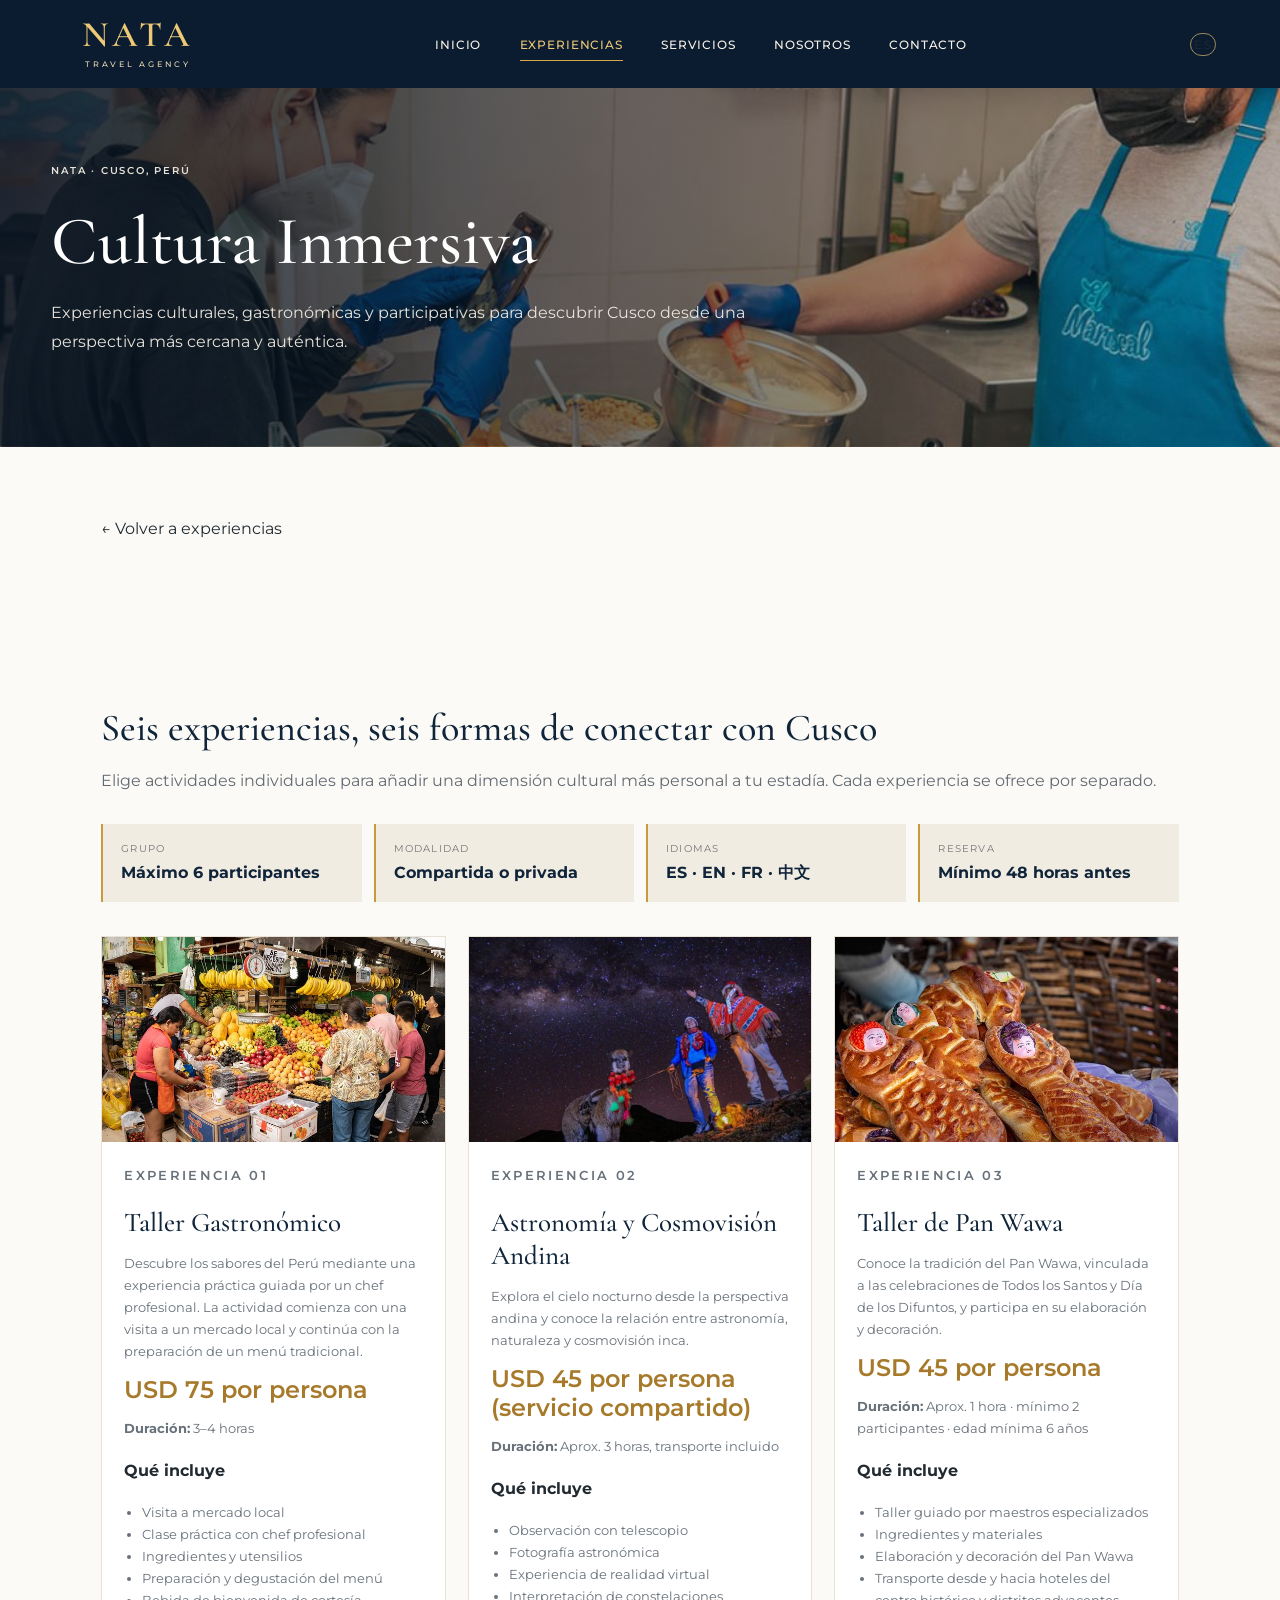
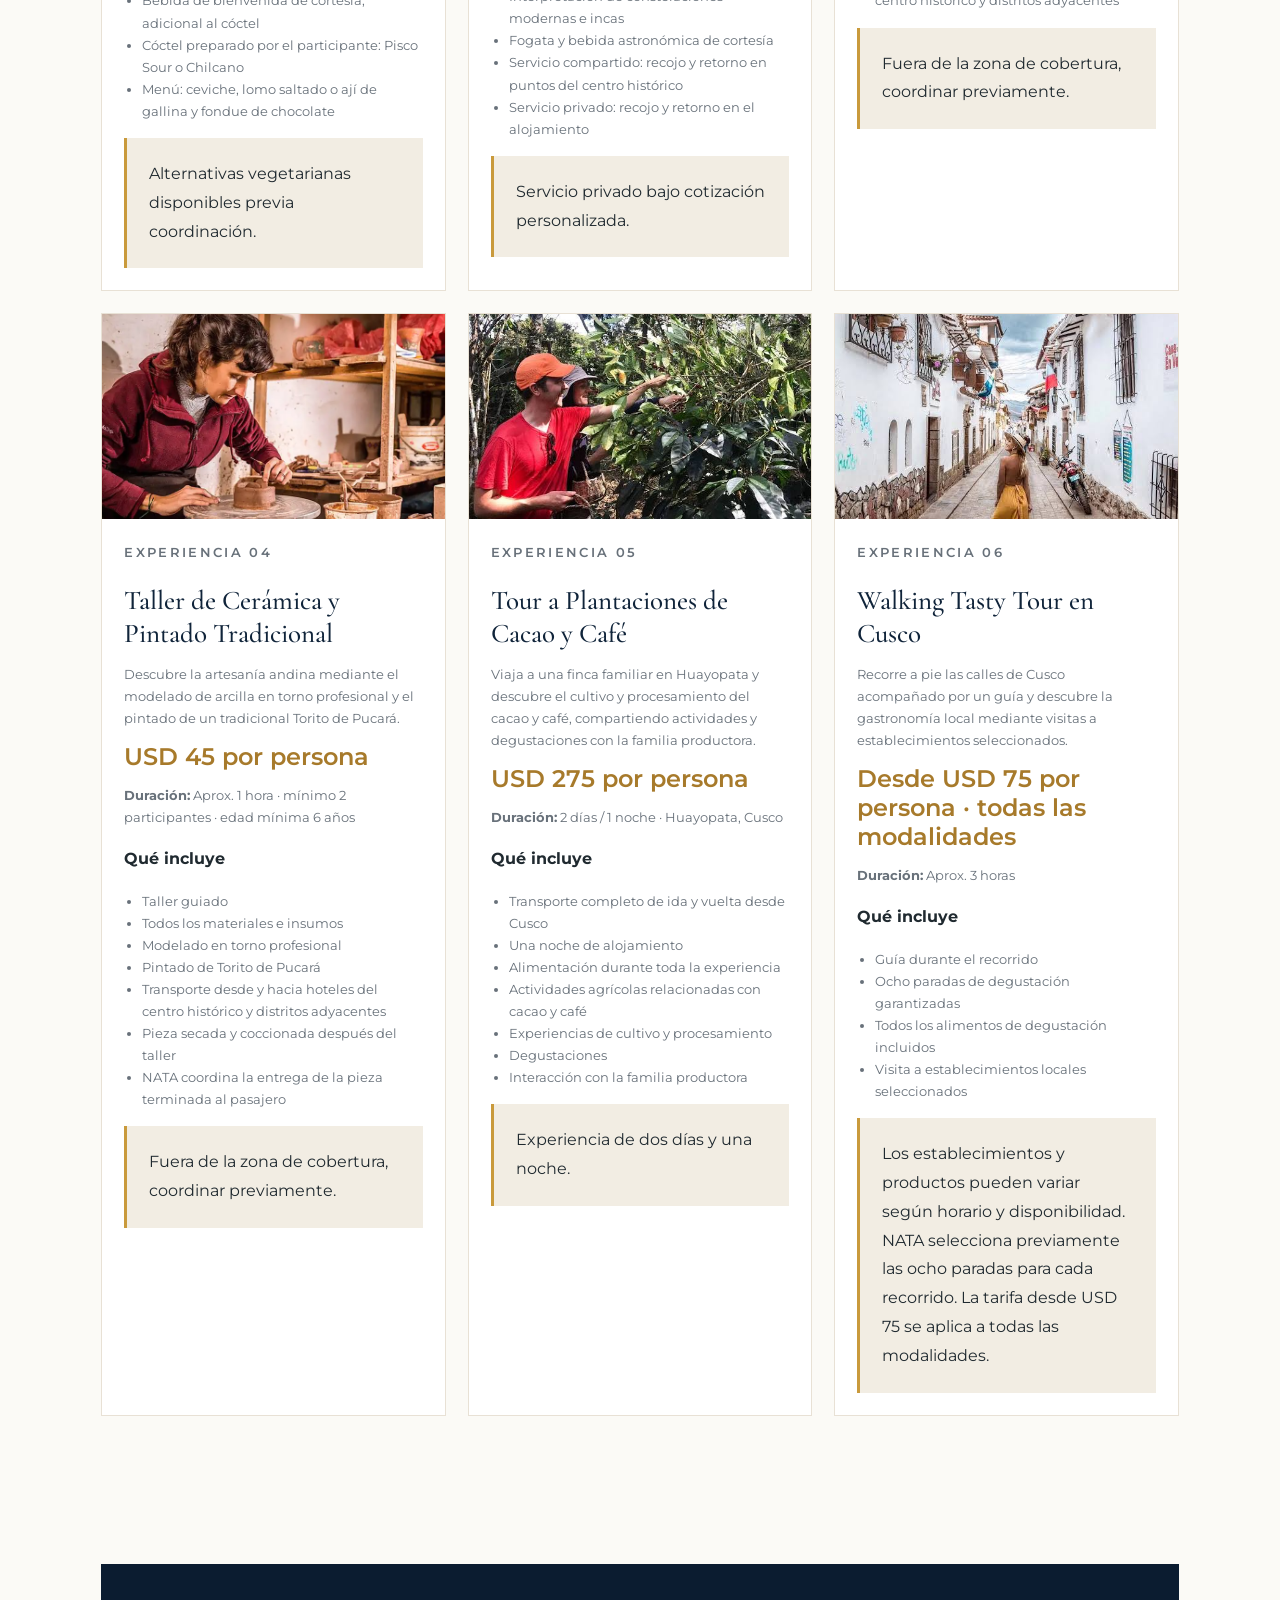
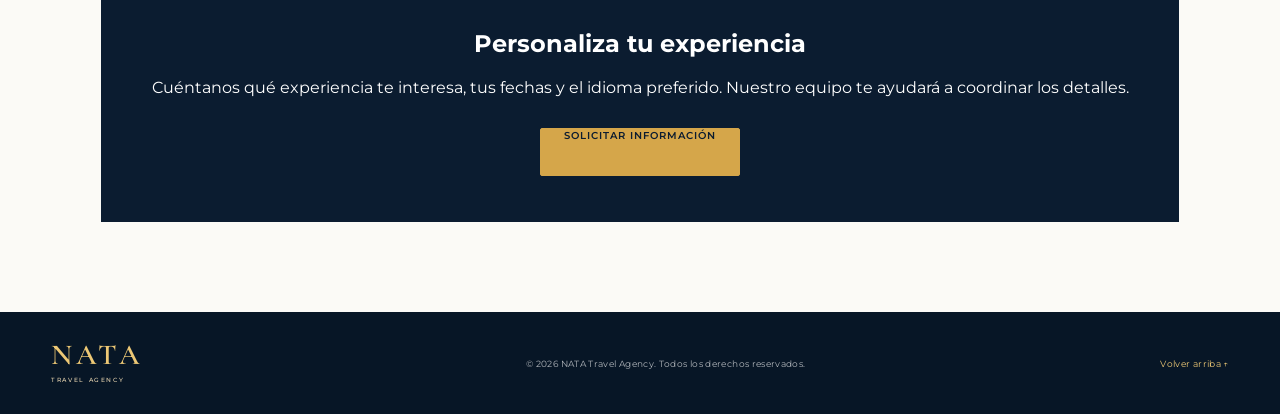
==== commit 60e3c5b5: "Checkpoint_07" ====
--- a/experiences/cultura-inmersiva.html
+++ b/experiences/cultura-inmersiva.html
@@ -1,8 +1 @@
-<!DOCTYPE html><html lang="en"><head><meta charset="UTF-8"><meta name="viewport" content="width=device-width, initial-scale=1.0"><meta name="description" content="NATA Travel Agency — Immersive Culture, Cusco Peru."><meta name="theme-color" content="#0b1c30"><title>Immersive Culture | NATA Travel Agency</title><link rel="preconnect" href="https://fonts.googleapis.com"><link rel="preconnect" href="https://fonts.gstatic.com" crossorigin><link href="https://fonts.googleapis.com/css2?family=Cormorant+Garamond:wght@400;500;600;700&family=Montserrat:wght@400;500;600;700&display=swap" rel="stylesheet"><link rel="stylesheet" href="../css/styles.css"></head><body class="experience-page"><header class="site-header"><a class="brand" href="../index.html#home" aria-label="NATA Travel Agency home"><span class="wordmark"><strong>NATA</strong><small>TRAVEL AGENCY</small></span></a><nav class="main-nav" aria-label="Main navigation"><a class="nav-link" href="../index.html#home" data-i18n="navhome">Home</a><a class="nav-link active" href="../index.html#tours" data-i18n="navtours">Experiences</a><a class="nav-link" href="../index.html#services">Services</a><a class="nav-link" href="../index.html#about">About Us</a><a class="nav-link" href="../index.html#contact">Contact</a></nav><div class="language-switch" aria-label="Choose language"><button class="lang-btn active" data-lang="en">EN</button><button class="lang-btn" data-lang="es">ES</button><button class="lang-btn" data-lang="fr">FR</button><button class="lang-btn lang-zh" data-lang="zh">中文</button></div></header><main><section class="experience-hero" style="background-image:linear-gradient(90deg,rgba(5,18,31,.25),rgba(5,18,31,.08)),url('../assets/images/experiences/cultura-inmersiva/cover.jpg'),url('https://images.unsplash.com/photo-1531065208531-29e7fecc9bb7?auto=format&fit=crop&w=1200&q=85')"><div><p class="eyebrow" data-i18n="eyebrow">CUSCO COMPLEMENTARY EXPERIENCES</p><h1 data-title>Immersive Culture</h1><p data-i18n="introcopy">A collection of complementary cultural, gastronomic and local experiences in Cusco. Choose individual activities to enrich your stay.</p></div></section><div class="experience-content"><a class="back-experiences" href="../index.html#tours" data-i18n="back">← All experiences</a><section class="experience-intro"><p class="eyebrow eyebrow-dark" data-i18n="eyebrow">CUSCO COMPLEMENTARY EXPERIENCES</p><h2 data-i18n="intro">Discover our complementary experiences</h2><p data-i18n="introcopy">A collection of complementary cultural, gastronomic and local experiences in Cusco. Choose individual activities to enrich your stay.</p></section><section class="experience-section culture-activities-section"><p class="eyebrow eyebrow-dark">01 / NATA</p><h2 data-i18n="activitiesTitle">Complementary experiences in Cusco</h2><p class="culture-activities-intro" data-i18n="activitiesIntro">Choose individual activities to add a more personal cultural dimension to your stay in Cusco. Each experience is offered separately.</p><div class="culture-activity-grid">
-<article class="culture-activity-card"><img class="activity-image" src="https://images.unsplash.com/photo-1556911220-e15b29be8c8f?auto=format&fit=crop&w=1000&q=85" alt="Gastronomic workshop in a kitchen" loading="lazy"><span class="activity-number">01</span><h3 data-i18n="activityGastro">Gastronomic Workshop</h3><p data-i18n="activityGastroDesc">A hands-on introduction to local ingredients and traditional flavors, through a guided cooking experience.</p><div class="activity-includes"><strong data-i18n="activityIncludes">What is included</strong><span data-i18n="activityIncludesPending">Specific inclusions will be confirmed in the final activity program.</span></div><div class="activity-price"><small data-i18n="basePrice">BASE PRICE</small><strong data-i18n="priceTbd">To be confirmed</strong></div></article>
-<article class="culture-activity-card"><img class="activity-image" src="https://images.unsplash.com/photo-1534796636912-3b95b3ab5986?auto=format&fit=crop&w=1000&q=85" alt="Night sky and stars for Andean astronomy" loading="lazy"><span class="activity-number">02</span><h3 data-i18n="activityAstronomy">Astronomy & Andean Cosmovision</h3><p data-i18n="activityAstronomyDesc">An evening introduction to the Andean understanding of the sky, constellations and their cultural meaning.</p><div class="activity-includes"><strong data-i18n="activityIncludes">What is included</strong><span data-i18n="activityIncludesPending">Specific inclusions will be confirmed in the final activity program.</span></div><div class="activity-price"><small data-i18n="basePrice">BASE PRICE</small><strong data-i18n="priceTbd">To be confirmed</strong></div></article>
-<article class="culture-activity-card"><img class="activity-image" src="https://images.unsplash.com/photo-1509440159596-0249088772ff?auto=format&fit=crop&w=1000&q=85" alt="Freshly baked traditional bread" loading="lazy"><span class="activity-number">03</span><h3 data-i18n="activityBread">Pan Wawa Bread Workshop</h3><p data-i18n="activityBreadDesc">Discover the tradition of Pan Wawa and take part in a practical workshop on its preparation and decoration.</p><div class="activity-includes"><strong data-i18n="activityIncludes">What is included</strong><span data-i18n="activityIncludesPending">Specific inclusions will be confirmed in the final activity program.</span></div><div class="activity-price"><small data-i18n="basePrice">BASE PRICE</small><strong data-i18n="priceTbd">To be confirmed</strong></div></article>
-<article class="culture-activity-card"><img class="activity-image" src="https://images.unsplash.com/photo-1578749556568-bc2c40e68b61?auto=format&fit=crop&w=1000&q=85" alt="Traditional ceramic workshop" loading="lazy"><span class="activity-number">04</span><h3 data-i18n="activityCeramics">Traditional Ceramics & Painting Workshop</h3><p data-i18n="activityCeramicsDesc">Explore local ceramic techniques and create a decorated piece inspired by traditional motifs.</p><div class="activity-includes"><strong data-i18n="activityIncludes">What is included</strong><span data-i18n="activityIncludesPending">Specific inclusions will be confirmed in the final activity program.</span></div><div class="activity-price"><small data-i18n="basePrice">BASE PRICE</small><strong data-i18n="priceTbd">To be confirmed</strong></div></article>
-<article class="culture-activity-card"><img class="activity-image" src="https://images.unsplash.com/photo-1447933601403-0c6688de566e?auto=format&fit=crop&w=1000&q=85" alt="Coffee beans and coffee cultivation" loading="lazy"><span class="activity-number">05</span><h3 data-i18n="activityCacao">Cacao & Coffee Plantation Visit</h3><p data-i18n="activityCacaoDesc">Visit cacao and coffee-growing areas and learn about cultivation and the journey from plant to product.</p><div class="activity-includes"><strong data-i18n="activityIncludes">What is included</strong><span data-i18n="activityIncludesPending">Specific inclusions will be confirmed in the final activity program.</span></div><div class="activity-price"><small data-i18n="basePrice">BASE PRICE</small><strong data-i18n="priceTbd">To be confirmed</strong></div></article>
-<article class="culture-activity-card"><img class="activity-image" src="https://images.unsplash.com/photo-1519608487953-e999c86e7455?auto=format&fit=crop&w=1000&q=85" alt="Historic city street at dusk" loading="lazy"><span class="activity-number">06</span><h3 data-i18n="activityWalking">Walking Tasty Tour in Cusco</h3><p data-i18n="activityWalkingDesc">A guided walk through Cusco with stops to discover local flavors and food traditions.</p><div class="activity-includes"><strong data-i18n="activityIncludes">What is included</strong><span data-i18n="activityIncludesPending">Specific inclusions will be confirmed in the final activity program.</span></div><div class="activity-price"><small data-i18n="basePrice">BASE PRICE</small><strong data-i18n="priceTbd">To be confirmed</strong></div></article>
-</div></section><section class="experience-cta"><h2 data-i18n="cta">Explore experiences in Cusco</h2><p data-i18n="ctacopy">Tell us which activities interest you and our team will share availability and the final details.</p><a class="button button-gold" href="../index.html#contact" data-i18n="contact">Request information</a></section><p class="modal-note" data-i18n="note">Reference content — itinerary, inclusions and operating details are pending NATA confirmation.</p></div></main><footer class="site-footer"><span class="wordmark footer-wordmark"><strong>NATA</strong><small>TRAVEL AGENCY</small></span><p>© <span id="year"></span> NATA Travel Agency. All rights reserved.</p><a href="../index.html#home">Back to top ↑</a></footer><script src="../js/experience.js"></script></body></html>+<!DOCTYPE html><html lang="es"><head><meta charset="UTF-8"><meta name="viewport" content="width=device-width, initial-scale=1.0"><meta name="description" content="Experiencias culturales y gastronómicas en Cusco"><meta name="theme-color" content="#0b1c30"><title>Cultura Inmersiva | NATA Travel Agency</title><link rel="preconnect" href="https://fonts.googleapis.com"><link rel="preconnect" href="https://fonts.gstatic.com" crossorigin><link href="https://fonts.googleapis.com/css2?family=Cormorant+Garamond:wght@400;500;600;700&family=Montserrat:wght@400;500;600;700&display=swap" rel="stylesheet"><link rel="stylesheet" href="../css/styles.css"><style>.detail-wrap{max-width:1180px;margin:auto;padding:56px 4vw 90px}.detail-hero{padding:74px 4vw;background:#0b1c30;color:#fff}.detail-hero h1{font:500 clamp(42px,6vw,68px) 'Cormorant Garamond',serif;margin:12px 0}.detail-hero p{max-width:760px;line-height:1.8;color:#e8e3da}.eyebrow{letter-spacing:.18em}.meta-grid{display:grid;grid-template-columns:repeat(auto-fit,minmax(160px,1fr));gap:12px;margin:28px 0}.meta{background:#f1ece2;padding:18px;border-left:2px solid #c99a3c}.meta small{display:block;color:#777;letter-spacing:.12em;font-size:10px}.meta strong{display:block;margin-top:8px;color:#10243a}.detail-section{margin:52px 0}.detail-section h2{font:500 38px 'Cormorant Garamond',serif;color:#10243a;margin-bottom:16px}.detail-section p,.detail-section li{line-height:1.8;color:#626a72}.detail-section ul{padding-left:22px}.day{border-top:1px solid #e6dfd3;padding:22px 0}.day h3{color:#b48738;font-size:14px;letter-spacing:.12em}.columns{display:grid;grid-template-columns:1fr 1fr;gap:42px}.culture-grid{display:grid;grid-template-columns:repeat(auto-fit,minmax(270px,1fr));gap:22px;margin-top:34px}.culture-card{border:1px solid #e8e1d5;background:#fff}.culture-card img{width:100%;height:205px;object-fit:cover;display:block}.culture-card .pad{padding:22px}.culture-card h3{font:500 27px 'Cormorant Garamond',serif;color:#10243a;margin:8px 0}.culture-card p,.culture-card li{font-size:13px;line-height:1.7;color:#68717a}.culture-card ul{padding-left:18px}.price{font-size:24px;color:#a77a2b;font-weight:600}.notice{background:#f2ede3;padding:22px;border-left:3px solid #c99a3c;line-height:1.8}.detail-cta{background:#0b1c30;color:white;padding:46px;text-align:center;margin-top:60px}.detail-cta h2{color:white}.detail-cta a{display:inline-block;margin-top:15px}.site-footer{padding:30px 4vw}@media(max-width:700px){.columns{grid-template-columns:1fr}.detail-hero{padding:54px 6vw}.detail-wrap{padding:38px 6vw 65px}}</style></head><body class="experience-page page-cultura-inmersiva" id="top"><header class="site-header"><a class="brand" href="../index.html#home"><span class="wordmark"><strong>NATA</strong><small>TRAVEL AGENCY</small></span></a><nav class="main-nav"><a class="nav-link" href="../index.html#home">Inicio</a><a class="nav-link active" href="../index.html#tours">Experiencias</a><a class="nav-link" href="../index.html#services">Servicios</a><a class="nav-link" href="../index.html#about">Nosotros</a><a class="nav-link" href="../index.html#contact">Contacto</a></nav><div class="language-switch"><span style="font-size:12px;letter-spacing:.12em">ES</span></div></header><main><section class="detail-hero"><p class="eyebrow">NATA · CUSCO, PERÚ</p><h1>Cultura Inmersiva</h1><p>Experiencias culturales, gastronómicas y participativas para descubrir Cusco desde una perspectiva más cercana y auténtica.</p></section><div class="detail-wrap"><p><a href="../index.html#tours">← Volver a experiencias</a></p><section class="detail-section"><h2>Seis experiencias, seis formas de conectar con Cusco</h2><p>Elige actividades individuales para añadir una dimensión cultural más personal a tu estadía. Cada experiencia se ofrece por separado.</p><div class="meta-grid"><div class="meta"><small>GRUPO</small><strong>Máximo 6 participantes</strong></div><div class="meta"><small>MODALIDAD</small><strong>Compartida o privada</strong></div><div class="meta"><small>IDIOMAS</small><strong>ES · EN · FR · 中文</strong></div><div class="meta"><small>RESERVA</small><strong>Mínimo 48 horas antes</strong></div></div><div class="culture-grid"><article class="culture-card"><img src="../assets/images/experiences/cultura-inmersiva/gastronomia.jpg" onerror="this.onerror=null;this.src='https://images.unsplash.com/photo-1556911220-e15b29be8c8f?auto=format&fit=crop&w=1000&q=85'" alt="Taller Gastronómico" loading="lazy"><div class="pad"><p class="eyebrow">EXPERIENCIA 01</p><h3>Taller Gastronómico</h3><p>Descubre los sabores del Perú mediante una experiencia práctica guiada por un chef profesional. La actividad comienza con una visita a un mercado local y continúa con la preparación de un menú tradicional.</p><div class="price">USD 75 por persona</div><p><strong>Duración:</strong> 3–4 horas</p><h4>Qué incluye</h4><ul><li>Visita a mercado local</li><li>Clase práctica con chef profesional</li><li>Ingredientes y utensilios</li><li>Preparación y degustación del menú</li><li>Bebida de bienvenida de cortesía, adicional al cóctel</li><li>Cóctel preparado por el participante: Pisco Sour o Chilcano</li><li>Menú: ceviche, lomo saltado o ají de gallina y fondue de chocolate</li></ul><div class="notice">Alternativas vegetarianas disponibles previa coordinación.</div></div></article><article class="culture-card"><img src="../assets/images/experiences/cultura-inmersiva/astronomia.jpg" onerror="this.onerror=null;this.src='https://images.unsplash.com/photo-1534796636912-3b95b3ab5986?auto=format&fit=crop&w=1000&q=85'" alt="Astronomía y Cosmovisión Andina" loading="lazy"><div class="pad"><p class="eyebrow">EXPERIENCIA 02</p><h3>Astronomía y Cosmovisión Andina</h3><p>Explora el cielo nocturno desde la perspectiva andina y conoce la relación entre astronomía, naturaleza y cosmovisión inca.</p><div class="price">USD 45 por persona (servicio compartido)</div><p><strong>Duración:</strong> Aprox. 3 horas, transporte incluido</p><h4>Qué incluye</h4><ul><li>Observación con telescopio</li><li>Fotografía astronómica</li><li>Experiencia de realidad virtual</li><li>Interpretación de constelaciones modernas e incas</li><li>Fogata y bebida astronómica de cortesía</li><li>Servicio compartido: recojo y retorno en puntos del centro histórico</li><li>Servicio privado: recojo y retorno en el alojamiento</li></ul><div class="notice">Servicio privado bajo cotización personalizada.</div></div></article><article class="culture-card"><img src="../assets/images/experiences/cultura-inmersiva/pan-wawa.jpg" onerror="this.onerror=null;this.src='https://images.unsplash.com/photo-1509440159596-0249088772ff?auto=format&fit=crop&w=1000&q=85'" alt="Taller de Pan Wawa" loading="lazy"><div class="pad"><p class="eyebrow">EXPERIENCIA 03</p><h3>Taller de Pan Wawa</h3><p>Conoce la tradición del Pan Wawa, vinculada a las celebraciones de Todos los Santos y Día de los Difuntos, y participa en su elaboración y decoración.</p><div class="price">USD 45 por persona</div><p><strong>Duración:</strong> Aprox. 1 hora · mínimo 2 participantes · edad mínima 6 años</p><h4>Qué incluye</h4><ul><li>Taller guiado por maestros especializados</li><li>Ingredientes y materiales</li><li>Elaboración y decoración del Pan Wawa</li><li>Transporte desde y hacia hoteles del centro histórico y distritos adyacentes</li></ul><div class="notice">Fuera de la zona de cobertura, coordinar previamente.</div></div></article><article class="culture-card"><img src="../assets/images/experiences/cultura-inmersiva/ceramica.jpg" onerror="this.onerror=null;this.src='https://images.unsplash.com/photo-1578749556568-bc2c40e68b61?auto=format&fit=crop&w=1000&q=85'" alt="Taller de Cerámica y Pintado Tradicional" loading="lazy"><div class="pad"><p class="eyebrow">EXPERIENCIA 04</p><h3>Taller de Cerámica y Pintado Tradicional</h3><p>Descubre la artesanía andina mediante el modelado de arcilla en torno profesional y el pintado de un tradicional Torito de Pucará.</p><div class="price">USD 45 por persona</div><p><strong>Duración:</strong> Aprox. 1 hora · mínimo 2 participantes · edad mínima 6 años</p><h4>Qué incluye</h4><ul><li>Taller guiado</li><li>Todos los materiales e insumos</li><li>Modelado en torno profesional</li><li>Pintado de Torito de Pucará</li><li>Transporte desde y hacia hoteles del centro histórico y distritos adyacentes</li><li>Pieza secada y coccionada después del taller</li><li>NATA coordina la entrega de la pieza terminada al pasajero</li></ul><div class="notice">Fuera de la zona de cobertura, coordinar previamente.</div></div></article><article class="culture-card"><img src="../assets/images/experiences/cultura-inmersiva/cacao-cafe.jpg" onerror="this.onerror=null;this.src='https://images.unsplash.com/photo-1447933601403-0c6688de566e?auto=format&fit=crop&w=1000&q=85'" alt="Tour a Plantaciones de Cacao y Café" loading="lazy"><div class="pad"><p class="eyebrow">EXPERIENCIA 05</p><h3>Tour a Plantaciones de Cacao y Café</h3><p>Viaja a una finca familiar en Huayopata y descubre el cultivo y procesamiento del cacao y café, compartiendo actividades y degustaciones con la familia productora.</p><div class="price">USD 275 por persona</div><p><strong>Duración:</strong> 2 días / 1 noche · Huayopata, Cusco</p><h4>Qué incluye</h4><ul><li>Transporte completo de ida y vuelta desde Cusco</li><li>Una noche de alojamiento</li><li>Alimentación durante toda la experiencia</li><li>Actividades agrícolas relacionadas con cacao y café</li><li>Experiencias de cultivo y procesamiento</li><li>Degustaciones</li><li>Interacción con la familia productora</li></ul><div class="notice">Experiencia de dos días y una noche.</div></div></article><article class="culture-card"><img src="../assets/images/experiences/cultura-inmersiva/walking-tasty.jpg" onerror="this.onerror=null;this.src='https://images.unsplash.com/photo-1519608487953-e999c86e7455?auto=format&fit=crop&w=1000&q=85'" alt="Walking Tasty Tour en Cusco" loading="lazy"><div class="pad"><p class="eyebrow">EXPERIENCIA 06</p><h3>Walking Tasty Tour en Cusco</h3><p>Recorre a pie las calles de Cusco acompañado por un guía y descubre la gastronomía local mediante visitas a establecimientos seleccionados.</p><div class="price">Desde USD 75 por persona · todas las modalidades</div><p><strong>Duración:</strong> Aprox. 3 horas</p><h4>Qué incluye</h4><ul><li>Guía durante el recorrido</li><li>Ocho paradas de degustación garantizadas</li><li>Todos los alimentos de degustación incluidos</li><li>Visita a establecimientos locales seleccionados</li></ul><div class="notice">Los establecimientos y productos pueden variar según horario y disponibilidad. NATA selecciona previamente las ocho paradas para cada recorrido. La tarifa desde USD 75 se aplica a todas las modalidades.</div></div></article></div></section><div class="detail-cta"><h2>Personaliza tu experiencia</h2><p>Cuéntanos qué experiencia te interesa, tus fechas y el idioma preferido. Nuestro equipo te ayudará a coordinar los detalles.</p><a class="button button-gold" href="../index.html#contact">Solicitar información</a></div></div></main><footer class="site-footer"><span class="wordmark footer-wordmark"><strong>NATA</strong><small>TRAVEL AGENCY</small></span><p>© <span id="year"></span> NATA Travel Agency. Todos los derechos reservados.</p><a href="#top">Volver arriba ↑</a></footer><script>document.getElementById('year').textContent=new Date().getFullYear();</script></body></html>
--- a/css/styles.css
+++ b/css/styles.css
@@ -215,21 +215,25 @@
 .tour-sacred {
   background-image: linear-gradient(0deg, rgba(7,19,26,.88), transparent 75%),
     url("../assets/images/experiences/valle-sagrado/cover.jpg"),
+    url("https://cdn.kimkim.com/files/a/images/6d35b1e56f13a439e8716dacaade6343dacd6a5f/medium-c2444ed664cc8a593b6fda17c8dbc2c8.jpg"),
     linear-gradient(135deg,#667a6a,#b6a27c 48%,#334a45);
 }
 .tour-south {
   background-image: linear-gradient(0deg, rgba(7,19,26,.88), transparent 75%),
     url("../assets/images/experiences/valle-sur/cover.jpg"),
+    url("https://images.unsplash.com/photo-1526392060635-9d6019884377?auto=format&fit=crop&w=1400&q=85"),
     linear-gradient(135deg,#4b625b,#9b8a70 50%,#273b3c);
 }
 .tour-rainbow {
   background-image: linear-gradient(0deg, rgba(7,19,26,.88), transparent 75%),
     url("../assets/images/experiences/montana-colores/cover.jpg"),
+    url("https://images.unsplash.com/photo-1464822759023-fed622ff2c3b?auto=format&fit=crop&w=1400&q=85"),
     linear-gradient(135deg,#8d765e,#bb875f 45%,#526a69);
 }
 .tour-culture {
   background-image: linear-gradient(0deg, rgba(7,19,26,.88), transparent 75%),
     url("../assets/images/experiences/cultura-inmersiva/cover.jpg"),
+    url("https://images.unsplash.com/photo-1556911220-e15b29be8c8f?auto=format&fit=crop&w=1400&q=85"),
     linear-gradient(135deg,#6d4e3b,#b18a5b 50%,#30433c);
 }
 .service-image-groups {
@@ -356,3 +360,9 @@
 .activity-price{display:flex;align-items:center;justify-content:space-between;gap:12px;padding-top:12px;border-top:1px solid var(--line)}
 .activity-price strong{color:#9a702c;font:600 16px var(--serif)}
 @media(max-width:700px){.public-price-panel{display:block;padding:22px}.price-value{margin-top:18px}.culture-activity-grid{grid-template-columns:1fr}.culture-activity-card{min-height:270px}}
+
+/* CP07 — temporary visual references; local NATA files take priority */
+body.page-valle-sur .detail-hero{background-image:linear-gradient(90deg,rgba(6,20,34,.88),rgba(6,20,34,.28)),url("../assets/images/experiences/valle-sur/cover.jpg"),url("https://images.unsplash.com/photo-1526392060635-9d6019884377?auto=format&fit=crop&w=2200&q=85");background-size:cover;background-position:center 48%;}
+body.page-montana-colores .detail-hero{background-image:linear-gradient(90deg,rgba(6,20,34,.88),rgba(6,20,34,.24)),url("../assets/images/experiences/montana-colores/cover.jpg"),url("https://images.unsplash.com/photo-1464822759023-fed622ff2c3b?auto=format&fit=crop&w=2200&q=85");background-size:cover;background-position:center 48%;}
+body.page-valle-sagrado .detail-hero{background-image:linear-gradient(90deg,rgba(6,20,34,.88),rgba(6,20,34,.24)),url("../assets/images/experiences/valle-sagrado/cover.jpg"),url("https://cdn.kimkim.com/files/a/images/6d35b1e56f13a439e8716dacaade6343dacd6a5f/medium-c2444ed664cc8a593b6fda17c8dbc2c8.jpg");background-size:cover;background-position:center 48%;}
+body.page-cultura-inmersiva .detail-hero{background-image:linear-gradient(90deg,rgba(6,20,34,.88),rgba(6,20,34,.24)),url("../assets/images/experiences/cultura-inmersiva/cover.jpg"),url("https://images.unsplash.com/photo-1556911220-e15b29be8c8f?auto=format&fit=crop&w=2200&q=85");background-size:cover;background-position:center 48%;}
